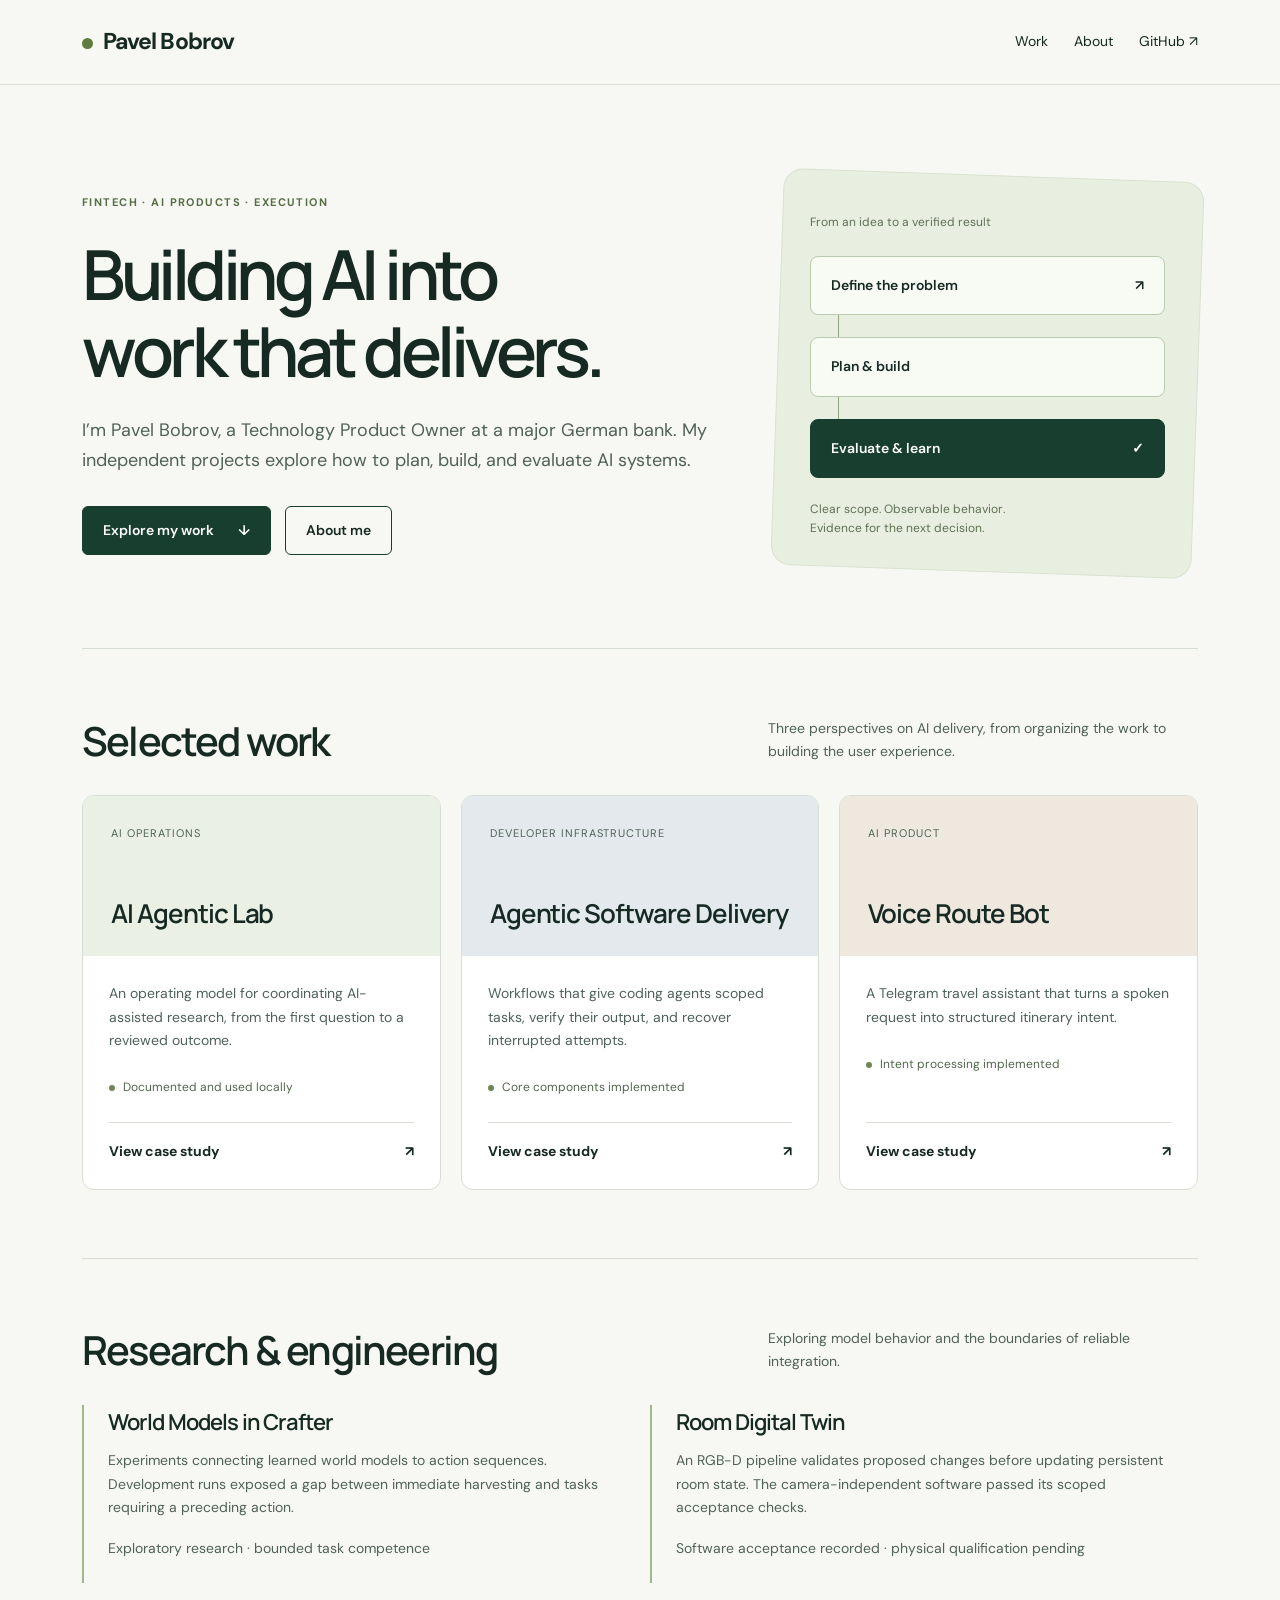
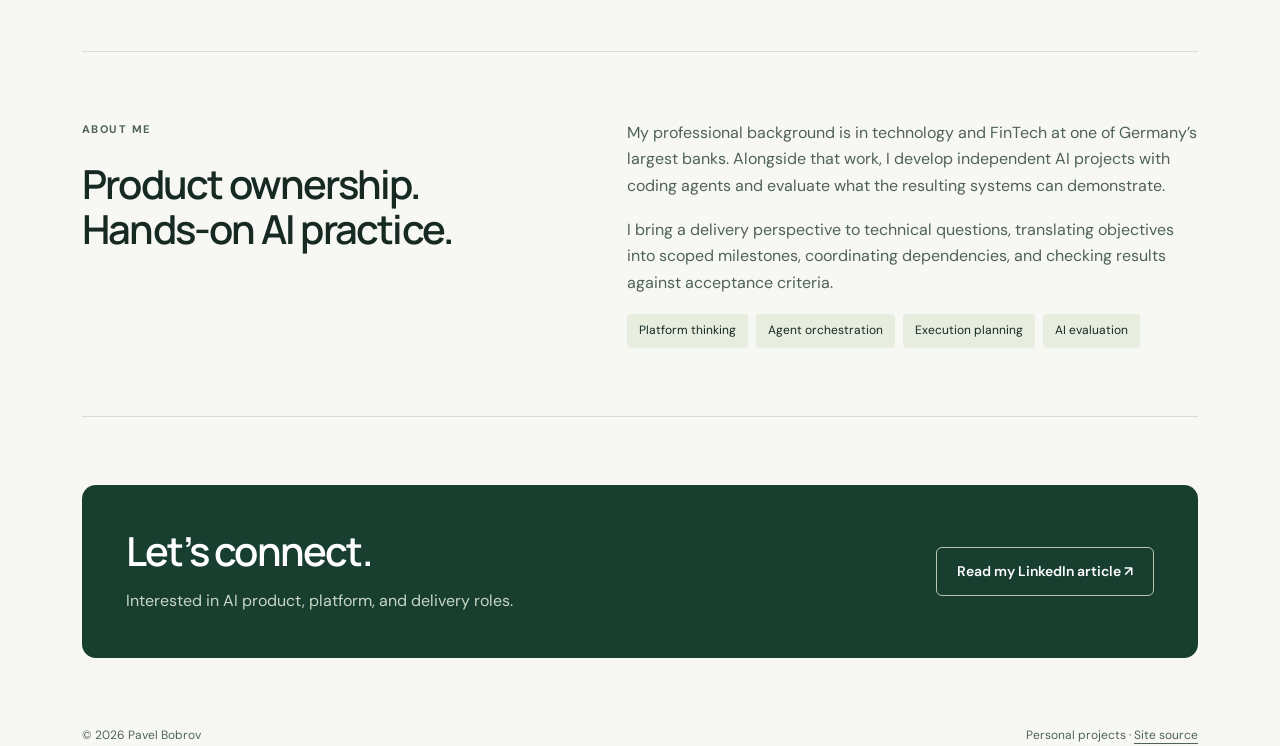
==== index.html @ 7f7a7c20 "Redesign portfolio for clear navigation and mobile reading" ====
<!doctype html><html lang="en"><head><meta charset="utf-8"><meta name="viewport" content="width=device-width,initial-scale=1"><meta name="description" content="FinTech product ownership and hands-on AI delivery. Explore Pavel Bobrov’s projects in agent workflows, AI products, and evaluation."><meta name="theme-color" content="#183e30"><title>Pavel Bobrov | AI product ownership & delivery</title><link rel="stylesheet" href="styles.css"></head><body><a class="skip" href="#main">Skip to content</a><div class="top"><div class="wrap"><a class="brand" href="index.html"><span aria-hidden="true"></span>Pavel Bobrov</a><nav aria-label="Main navigation"><a href="index.html#work">Work</a><a href="index.html#about">About</a><a class="optional" href="https://github.com/Wesson1983">GitHub ↗</a></nav></div></div><main id="main" class="wrap"><section class="hero"><div><p class="eyebrow">FinTech · AI products · Execution</p><h1>Building AI into<br>work that delivers.</h1><p class="intro">I’m Pavel Bobrov, a Technology Product Owner at a major German bank. My independent projects explore how to plan, build, and evaluate AI systems.</p><div class="actions"><a class="button primary" href="#work">Explore my work <span aria-hidden="true">↓</span></a><a class="button" href="#about">About me</a></div></div><div class="visual" aria-label="My approach to AI delivery"><div class="visual-inner"><span class="caption">From an idea to a verified result</span><div class="stages"><div class="stage">Define the problem <span aria-hidden="true">↗</span></div><div class="connector"></div><div class="stage">Plan & build</div><div class="connector"></div><div class="stage">Evaluate & learn <span aria-hidden="true">✓</span></div></div><p class="visual-note">Clear scope. Observable behavior.<br>Evidence for the next decision.</p></div></div></section>
<section id="work" class="section"><div class="section-head"><h2>Selected work</h2><p>Three perspectives on AI delivery, from organizing the work to building the user experience.</p></div><div class="cards"><article class="card" id="lab"><div class="card-top"><small>AI operations</small><h3>AI Agentic Lab</h3></div><div class="card-body"><p>An operating model for coordinating AI-assisted research, from the first question to a reviewed outcome.</p><div class="status"><span class="dot" aria-hidden="true"></span>Documented and used locally</div><a class="card-link" href="case-study-artifacts.html#lab">View case study <span aria-hidden="true">↗</span></a></div></article><article class="card" id="delivery"><div class="card-top"><small>Developer infrastructure</small><h3>Agentic Software Delivery</h3></div><div class="card-body"><p>Workflows that give coding agents scoped tasks, verify their output, and recover interrupted attempts.</p><div class="status"><span class="dot" aria-hidden="true"></span>Core components implemented</div><a class="card-link" href="case-study-artifacts.html#delivery">View case study <span aria-hidden="true">↗</span></a></div></article><article class="card" id="voice"><div class="card-top"><small>AI product</small><h3>Voice Route Bot</h3></div><div class="card-body"><p>A Telegram travel assistant that turns a spoken request into structured itinerary intent.</p><div class="status"><span class="dot" aria-hidden="true"></span>Intent processing implemented</div><a class="card-link" href="case-study-artifacts.html#voice">View case study <span aria-hidden="true">↗</span></a></div></article></div></section>
<section id="research" class="section"><div class="section-head"><h2>Research & engineering</h2><p>Exploring model behavior and the boundaries of reliable integration.</p></div><div class="research"><article><h3>World Models in Crafter</h3><p>Experiments connecting learned world models to action sequences. Development runs exposed a gap between immediate harvesting and tasks requiring a preceding action.</p><p>Exploratory research · bounded task competence</p></article><article><h3>Room Digital Twin</h3><p>An RGB-D pipeline validates proposed changes before updating persistent room state. The camera-independent software passed its scoped acceptance checks.</p><p>Software acceptance recorded · physical qualification pending</p></article></div></section>
<section id="about" class="section about"><div><p class="eyebrow">About me</p><h2>Product ownership.<br>Hands-on AI practice.</h2></div><div><p>My professional background is in technology and FinTech at one of Germany’s largest banks. Alongside that work, I develop independent AI projects with coding agents and evaluate what the resulting systems can demonstrate.</p><p>I bring a delivery perspective to technical questions, translating objectives into scoped milestones, coordinating dependencies, and checking results against acceptance criteria.</p><div class="capabilities"><span>Platform thinking</span><span>Agent orchestration</span><span>Execution planning</span><span>AI evaluation</span></div></div></section>
<section class="section"><div class="contact"><div><h2>Let’s connect.</h2><p>Interested in AI product, platform, and delivery roles.</p></div><a class="button" href="https://www.linkedin.com/pulse/i-started-building-world-model-had-organize-lab-pavel-bobrov-iwotf/">Read my LinkedIn article ↗</a></div></section></main><footer class="wrap"><div class="footer-row"><span>© 2026 Pavel Bobrov</span><span>Personal projects · <a href="https://github.com/Wesson1983/portfolio">Site source</a></span></div></footer></body></html>
---- styles.css ----
@import url('https://fonts.googleapis.com/css2?family=DM+Sans:wght@400;500;600;700&family=Manrope:wght@400;500;600;700;800&display=swap');
:root{--ink:#162923;--muted:#50615a;--paper:#f7f8f3;--line:#d6ded3;--green:#183e30;--accent:#d7ecad}
*{box-sizing:border-box}html{scroll-behavior:smooth;scroll-padding-top:100px}body{margin:0;background:var(--paper);color:var(--ink);font:16px/1.65 'DM Sans',sans-serif}a{color:inherit;text-underline-offset:4px}a:hover{color:#426c33}a:focus-visible,button:focus-visible{outline:3px solid #718d3a;outline-offset:5px}.skip{position:fixed;top:-80px;left:20px;z-index:99;background:white;padding:12px}.skip:focus{top:12px}.wrap{max-width:1180px;margin:auto;padding:0 32px}.top{background:rgba(247,248,243,.97);border-bottom:1px solid var(--line);position:sticky;top:0;z-index:5}.top .wrap{display:flex;justify-content:space-between;align-items:center;gap:24px;min-height:84px}.brand{font-weight:700;text-decoration:none;letter-spacing:-.04em;font-size:23px}.brand span{display:inline-block;width:11px;height:11px;border-radius:50%;background:#607b3f;margin-right:10px}nav{display:flex;gap:26px;font-size:14px}nav a{text-decoration:none}.hero{padding:90px 0 76px;display:grid;grid-template-columns:1.5fr 1fr;gap:64px;align-items:center}.eyebrow{text-transform:uppercase;letter-spacing:.13em;font-size:11px;font-weight:700;color:#566e46;margin-bottom:24px}h1,h2,h3{font-family:Manrope,'DM Sans',sans-serif;line-height:1.12;font-weight:600}h1{font-size:clamp(40px,5.5vw,69px);letter-spacing:-.065em;margin:0 0 27px}h2{font-size:clamp(28px,4vw,40px);letter-spacing:-.045em;margin:0}h3{font-size:26px;letter-spacing:-.04em;margin:15px 0}p{margin:0 0 18px}.intro{font-size:18px;color:var(--muted);max-width:54ch}.actions{display:flex;gap:14px;flex-wrap:wrap;margin-top:30px}.button{display:inline-flex;align-items:center;justify-content:center;gap:24px;padding:12px 20px;border:1px solid var(--green);border-radius:6px;text-decoration:none;font-size:14px;font-weight:600}.primary{background:var(--green);color:white}.primary:hover{background:#29543c;color:white}.visual{background:#e8eee0;border:1px solid #d9e2d0;border-radius:20px;padding:32px;transform:rotate(2deg)}.visual-inner{transform:rotate(-2deg)}.visual .caption{font-size:12px;color:#5e7153}.stages{display:grid;gap:0;margin:22px 0}.stage{padding:17px 20px;border:1px solid #bbcbb0;background:#f8faf4;border-radius:8px;display:flex;justify-content:space-between;font-size:14px;font-weight:600}.connector{height:22px;margin-left:28px;border-left:1px solid #91a77e}.stage:last-child{background:var(--green);color:white;border-color:var(--green)}.visual-note{font-size:12px;margin:22px 0 0;color:#5e7153}.section{padding:68px 0;border-top:1px solid var(--line)}.section-head{display:flex;justify-content:space-between;gap:30px;align-items:end;margin-bottom:32px}.section-head p{max-width:43ch;margin:0;color:var(--muted);font-size:14px}.cards{display:grid;grid-template-columns:repeat(3,1fr);gap:20px}.card{border:1px solid var(--line);border-radius:12px;background:white;overflow:hidden;display:flex;flex-direction:column}.card-top{background:#eaf0e4;padding:28px;min-height:160px;display:flex;flex-direction:column;justify-content:space-between}.card:nth-child(2) .card-top{background:#e3e9ed}.card:nth-child(3) .card-top{background:#eee8de}.card-top small{font-size:11px;text-transform:uppercase;letter-spacing:.09em;color:#4e6254}.card-top h3{margin:25px 0 0}.card-body{padding:26px;display:flex;flex-direction:column;flex:1}.card p{font-size:14px;color:var(--muted)}.status{font-size:12px;color:#52664d;display:flex;gap:8px;align-items:start;margin:8px 0 24px}.dot{width:6px;height:6px;background:#6f8556;border-radius:50%;margin-top:7px;flex-shrink:0}.card-link{margin-top:auto;font-size:14px;font-weight:700;text-decoration:none;display:flex;justify-content:space-between;border-top:1px solid var(--line);padding-top:17px}.research{display:grid;grid-template-columns:1fr 1fr;gap:20px}.research article{border-left:2px solid #a1b78c;padding:5px 24px}.research h3{font-size:22px;margin-top:0}.research p{font-size:14px;color:var(--muted)}.about{display:grid;grid-template-columns:1fr 1.2fr;gap:70px}.about p{color:var(--muted)}.capabilities{display:flex;flex-wrap:wrap;gap:8px}.capabilities span{padding:7px 12px;background:#e7eddf;border-radius:4px;font-size:12px}.contact{background:var(--green);color:white;padding:44px;border-radius:14px;display:flex;justify-content:space-between;align-items:center;gap:24px}.contact p{color:#c7d7c5;margin:14px 0 0}.contact .button{border-color:#b7c9b1;color:white;white-space:nowrap}footer{font-size:12px;color:var(--muted);padding:28px 0 40px}.footer-row{display:flex;justify-content:space-between;gap:16px}.detail-head{padding:60px 0 40px;max-width:760px}.detail-head h1{font-size:48px;margin-top:25px}.case-nav{display:flex;flex-wrap:wrap;gap:10px;margin-bottom:36px}.case-nav a{padding:7px 13px;border:1px solid var(--line);border-radius:5px;text-decoration:none;font-size:13px}.case{background:white;border:1px solid var(--line);border-radius:14px;padding:40px;margin:0 0 32px;scroll-margin-top:115px}.case small{font-size:12px;color:var(--muted)}.case h2{margin:12px 0 26px}.case p{max-width:78ch;color:var(--muted)}.case strong{color:var(--ink)}.flow{padding:20px;background:#eaf0e4;border-radius:8px;font-size:14px}figure{margin:24px 0}img{max-width:100%;height:auto;border:1px solid var(--line);border-radius:8px}figcaption{font-size:12px;color:var(--muted)}
@media(max-width:800px){.hero{grid-template-columns:1fr;gap:36px;padding:54px 0}.visual{max-width:450px;width:100%;transform:none}.visual-inner{transform:none}.cards{grid-template-columns:1fr}.card-top{min-height:120px}.section-head,.contact{align-items:start;flex-direction:column}.about{grid-template-columns:1fr;gap:25px}.section{padding:44px 0}.research{grid-template-columns:1fr;gap:30px}}@media(max-width:480px){.wrap{padding:0 20px}.top .wrap{min-height:76px;gap:10px}.brand{font-size:18px}nav{gap:13px;font-size:12px}nav .optional{display:none}.hero{padding-top:40px}h1{font-size:43px}.visual{padding:22px}.contact,.case{padding:24px}.footer-row{flex-direction:column}.detail-head h1{font-size:37px}}@media(prefers-reduced-motion:reduce){html{scroll-behavior:auto}}
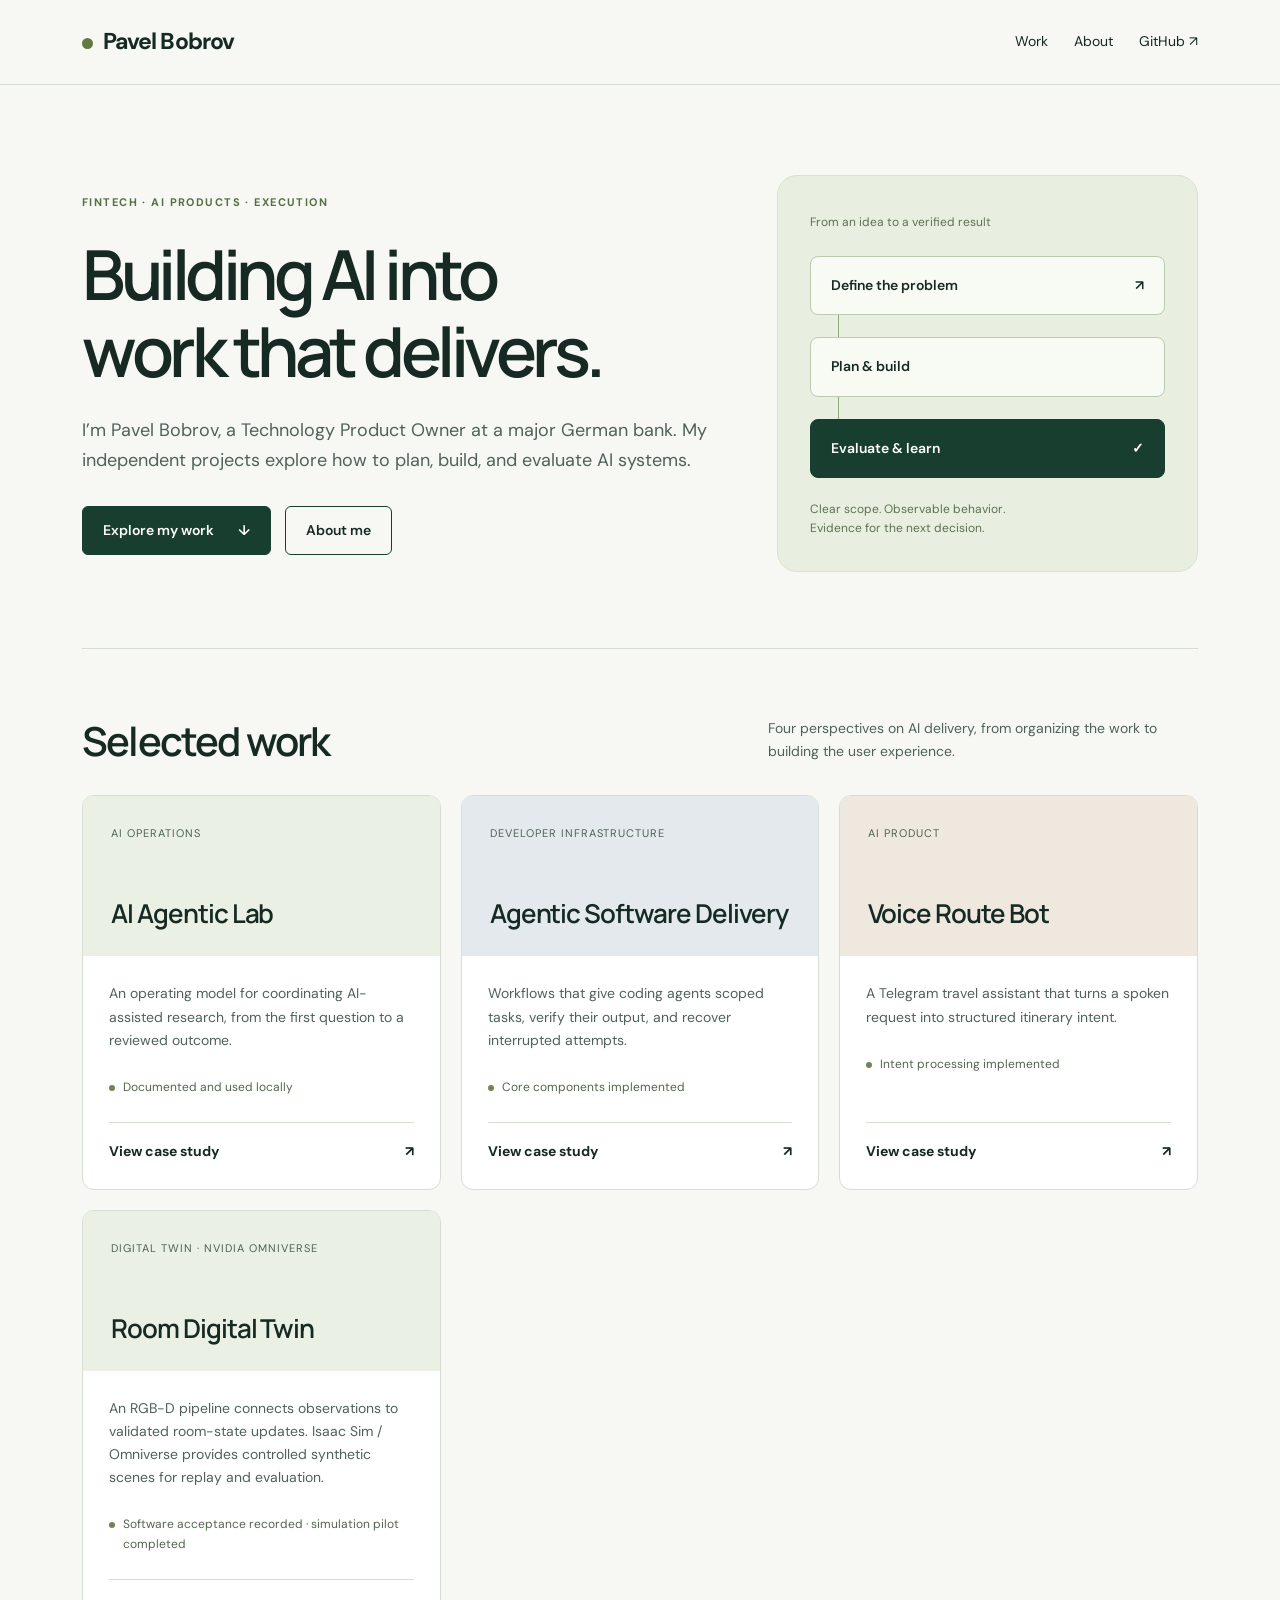
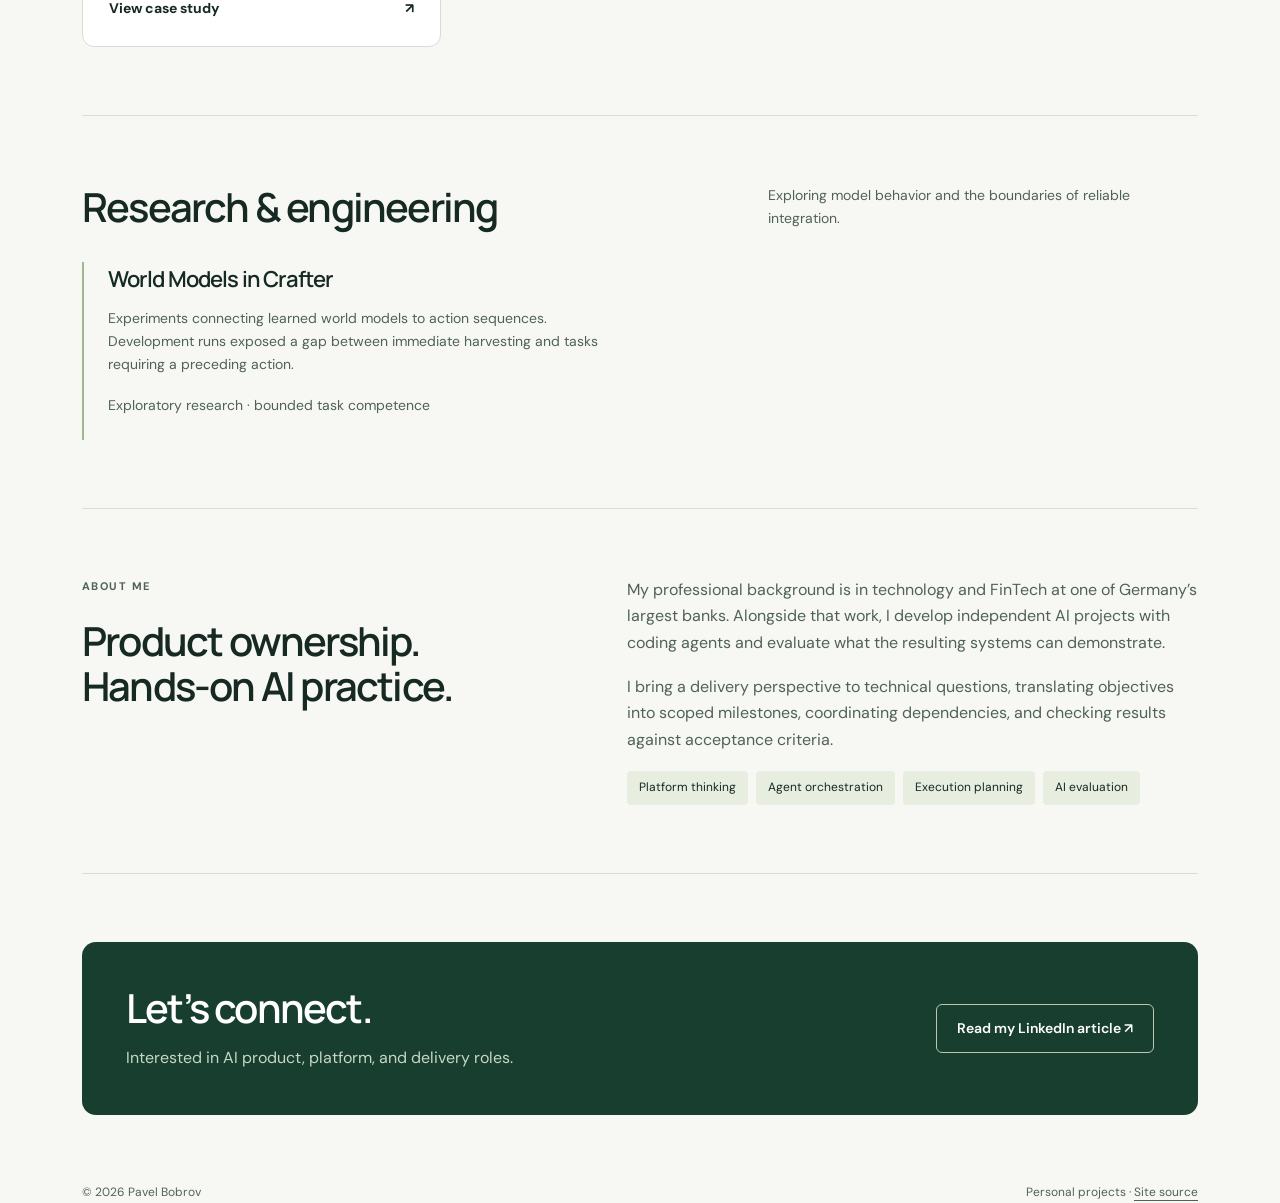
==== commit a9b9e018: "Feature Room Digital Twin with Omniverse simulation case study" ====
--- a/index.html
+++ b/index.html
@@ -1,5 +1,5 @@
 <!doctype html><html lang="en"><head><meta charset="utf-8"><meta name="viewport" content="width=device-width,initial-scale=1"><meta name="description" content="FinTech product ownership and hands-on AI delivery. Explore Pavel Bobrov’s projects in agent workflows, AI products, and evaluation."><meta name="theme-color" content="#183e30"><title>Pavel Bobrov | AI product ownership & delivery</title><link rel="stylesheet" href="styles.css"></head><body><a class="skip" href="#main">Skip to content</a><div class="top"><div class="wrap"><a class="brand" href="index.html"><span aria-hidden="true"></span>Pavel Bobrov</a><nav aria-label="Main navigation"><a href="index.html#work">Work</a><a href="index.html#about">About</a><a class="optional" href="https://github.com/Wesson1983">GitHub ↗</a></nav></div></div><main id="main" class="wrap"><section class="hero"><div><p class="eyebrow">FinTech · AI products · Execution</p><h1>Building AI into<br>work that delivers.</h1><p class="intro">I’m Pavel Bobrov, a Technology Product Owner at a major German bank. My independent projects explore how to plan, build, and evaluate AI systems.</p><div class="actions"><a class="button primary" href="#work">Explore my work <span aria-hidden="true">↓</span></a><a class="button" href="#about">About me</a></div></div><div class="visual" aria-label="My approach to AI delivery"><div class="visual-inner"><span class="caption">From an idea to a verified result</span><div class="stages"><div class="stage">Define the problem <span aria-hidden="true">↗</span></div><div class="connector"></div><div class="stage">Plan & build</div><div class="connector"></div><div class="stage">Evaluate & learn <span aria-hidden="true">✓</span></div></div><p class="visual-note">Clear scope. Observable behavior.<br>Evidence for the next decision.</p></div></div></section>
-<section id="work" class="section"><div class="section-head"><h2>Selected work</h2><p>Three perspectives on AI delivery, from organizing the work to building the user experience.</p></div><div class="cards"><article class="card" id="lab"><div class="card-top"><small>AI operations</small><h3>AI Agentic Lab</h3></div><div class="card-body"><p>An operating model for coordinating AI-assisted research, from the first question to a reviewed outcome.</p><div class="status"><span class="dot" aria-hidden="true"></span>Documented and used locally</div><a class="card-link" href="case-study-artifacts.html#lab">View case study <span aria-hidden="true">↗</span></a></div></article><article class="card" id="delivery"><div class="card-top"><small>Developer infrastructure</small><h3>Agentic Software Delivery</h3></div><div class="card-body"><p>Workflows that give coding agents scoped tasks, verify their output, and recover interrupted attempts.</p><div class="status"><span class="dot" aria-hidden="true"></span>Core components implemented</div><a class="card-link" href="case-study-artifacts.html#delivery">View case study <span aria-hidden="true">↗</span></a></div></article><article class="card" id="voice"><div class="card-top"><small>AI product</small><h3>Voice Route Bot</h3></div><div class="card-body"><p>A Telegram travel assistant that turns a spoken request into structured itinerary intent.</p><div class="status"><span class="dot" aria-hidden="true"></span>Intent processing implemented</div><a class="card-link" href="case-study-artifacts.html#voice">View case study <span aria-hidden="true">↗</span></a></div></article></div></section>
-<section id="research" class="section"><div class="section-head"><h2>Research & engineering</h2><p>Exploring model behavior and the boundaries of reliable integration.</p></div><div class="research"><article><h3>World Models in Crafter</h3><p>Experiments connecting learned world models to action sequences. Development runs exposed a gap between immediate harvesting and tasks requiring a preceding action.</p><p>Exploratory research · bounded task competence</p></article><article><h3>Room Digital Twin</h3><p>An RGB-D pipeline validates proposed changes before updating persistent room state. The camera-independent software passed its scoped acceptance checks.</p><p>Software acceptance recorded · physical qualification pending</p></article></div></section>
+<section id="work" class="section"><div class="section-head"><h2>Selected work</h2><p>Four perspectives on AI delivery, from organizing the work to building the user experience.</p></div><div class="cards"><article class="card" id="lab"><div class="card-top"><small>AI operations</small><h3>AI Agentic Lab</h3></div><div class="card-body"><p>An operating model for coordinating AI-assisted research, from the first question to a reviewed outcome.</p><div class="status"><span class="dot" aria-hidden="true"></span>Documented and used locally</div><a class="card-link" href="case-study-artifacts.html#lab">View case study <span aria-hidden="true">↗</span></a></div></article><article class="card" id="delivery"><div class="card-top"><small>Developer infrastructure</small><h3>Agentic Software Delivery</h3></div><div class="card-body"><p>Workflows that give coding agents scoped tasks, verify their output, and recover interrupted attempts.</p><div class="status"><span class="dot" aria-hidden="true"></span>Core components implemented</div><a class="card-link" href="case-study-artifacts.html#delivery">View case study <span aria-hidden="true">↗</span></a></div></article><article class="card" id="voice"><div class="card-top"><small>AI product</small><h3>Voice Route Bot</h3></div><div class="card-body"><p>A Telegram travel assistant that turns a spoken request into structured itinerary intent.</p><div class="status"><span class="dot" aria-hidden="true"></span>Intent processing implemented</div><a class="card-link" href="case-study-artifacts.html#voice">View case study <span aria-hidden="true">↗</span></a></div></article><article class="card" id="room"><div class="card-top"><small>Digital twin · NVIDIA Omniverse</small><h3>Room Digital Twin</h3></div><div class="card-body"><p>An RGB-D pipeline connects observations to validated room-state updates. Isaac Sim / Omniverse provides controlled synthetic scenes for replay and evaluation.</p><div class="status"><span class="dot" aria-hidden="true"></span>Software acceptance recorded · simulation pilot completed</div><a class="card-link" href="case-study-artifacts.html#room">View case study <span aria-hidden="true">↗</span></a></div></article></div></section>
+<section id="research" class="section"><div class="section-head"><h2>Research & engineering</h2><p>Exploring model behavior and the boundaries of reliable integration.</p></div><div class="research"><article><h3>World Models in Crafter</h3><p>Experiments connecting learned world models to action sequences. Development runs exposed a gap between immediate harvesting and tasks requiring a preceding action.</p><p>Exploratory research · bounded task competence</p></article></div></section>
 <section id="about" class="section about"><div><p class="eyebrow">About me</p><h2>Product ownership.<br>Hands-on AI practice.</h2></div><div><p>My professional background is in technology and FinTech at one of Germany’s largest banks. Alongside that work, I develop independent AI projects with coding agents and evaluate what the resulting systems can demonstrate.</p><p>I bring a delivery perspective to technical questions, translating objectives into scoped milestones, coordinating dependencies, and checking results against acceptance criteria.</p><div class="capabilities"><span>Platform thinking</span><span>Agent orchestration</span><span>Execution planning</span><span>AI evaluation</span></div></div></section>
 <section class="section"><div class="contact"><div><h2>Let’s connect.</h2><p>Interested in AI product, platform, and delivery roles.</p></div><a class="button" href="https://www.linkedin.com/pulse/i-started-building-world-model-had-organize-lab-pavel-bobrov-iwotf/">Read my LinkedIn article ↗</a></div></section></main><footer class="wrap"><div class="footer-row"><span>© 2026 Pavel Bobrov</span><span>Personal projects · <a href="https://github.com/Wesson1983/portfolio">Site source</a></span></div></footer></body></html>
--- a/styles.css
+++ b/styles.css
@@ -1,4 +1,4 @@
 @import url('https://fonts.googleapis.com/css2?family=DM+Sans:wght@400;500;600;700&family=Manrope:wght@400;500;600;700;800&display=swap');
 :root{--ink:#162923;--muted:#50615a;--paper:#f7f8f3;--line:#d6ded3;--green:#183e30;--accent:#d7ecad}
-*{box-sizing:border-box}html{scroll-behavior:smooth;scroll-padding-top:100px}body{margin:0;background:var(--paper);color:var(--ink);font:16px/1.65 'DM Sans',sans-serif}a{color:inherit;text-underline-offset:4px}a:hover{color:#426c33}a:focus-visible,button:focus-visible{outline:3px solid #718d3a;outline-offset:5px}.skip{position:fixed;top:-80px;left:20px;z-index:99;background:white;padding:12px}.skip:focus{top:12px}.wrap{max-width:1180px;margin:auto;padding:0 32px}.top{background:rgba(247,248,243,.97);border-bottom:1px solid var(--line);position:sticky;top:0;z-index:5}.top .wrap{display:flex;justify-content:space-between;align-items:center;gap:24px;min-height:84px}.brand{font-weight:700;text-decoration:none;letter-spacing:-.04em;font-size:23px}.brand span{display:inline-block;width:11px;height:11px;border-radius:50%;background:#607b3f;margin-right:10px}nav{display:flex;gap:26px;font-size:14px}nav a{text-decoration:none}.hero{padding:90px 0 76px;display:grid;grid-template-columns:1.5fr 1fr;gap:64px;align-items:center}.eyebrow{text-transform:uppercase;letter-spacing:.13em;font-size:11px;font-weight:700;color:#566e46;margin-bottom:24px}h1,h2,h3{font-family:Manrope,'DM Sans',sans-serif;line-height:1.12;font-weight:600}h1{font-size:clamp(40px,5.5vw,69px);letter-spacing:-.065em;margin:0 0 27px}h2{font-size:clamp(28px,4vw,40px);letter-spacing:-.045em;margin:0}h3{font-size:26px;letter-spacing:-.04em;margin:15px 0}p{margin:0 0 18px}.intro{font-size:18px;color:var(--muted);max-width:54ch}.actions{display:flex;gap:14px;flex-wrap:wrap;margin-top:30px}.button{display:inline-flex;align-items:center;justify-content:center;gap:24px;padding:12px 20px;border:1px solid var(--green);border-radius:6px;text-decoration:none;font-size:14px;font-weight:600}.primary{background:var(--green);color:white}.primary:hover{background:#29543c;color:white}.visual{background:#e8eee0;border:1px solid #d9e2d0;border-radius:20px;padding:32px;transform:rotate(2deg)}.visual-inner{transform:rotate(-2deg)}.visual .caption{font-size:12px;color:#5e7153}.stages{display:grid;gap:0;margin:22px 0}.stage{padding:17px 20px;border:1px solid #bbcbb0;background:#f8faf4;border-radius:8px;display:flex;justify-content:space-between;font-size:14px;font-weight:600}.connector{height:22px;margin-left:28px;border-left:1px solid #91a77e}.stage:last-child{background:var(--green);color:white;border-color:var(--green)}.visual-note{font-size:12px;margin:22px 0 0;color:#5e7153}.section{padding:68px 0;border-top:1px solid var(--line)}.section-head{display:flex;justify-content:space-between;gap:30px;align-items:end;margin-bottom:32px}.section-head p{max-width:43ch;margin:0;color:var(--muted);font-size:14px}.cards{display:grid;grid-template-columns:repeat(3,1fr);gap:20px}.card{border:1px solid var(--line);border-radius:12px;background:white;overflow:hidden;display:flex;flex-direction:column}.card-top{background:#eaf0e4;padding:28px;min-height:160px;display:flex;flex-direction:column;justify-content:space-between}.card:nth-child(2) .card-top{background:#e3e9ed}.card:nth-child(3) .card-top{background:#eee8de}.card-top small{font-size:11px;text-transform:uppercase;letter-spacing:.09em;color:#4e6254}.card-top h3{margin:25px 0 0}.card-body{padding:26px;display:flex;flex-direction:column;flex:1}.card p{font-size:14px;color:var(--muted)}.status{font-size:12px;color:#52664d;display:flex;gap:8px;align-items:start;margin:8px 0 24px}.dot{width:6px;height:6px;background:#6f8556;border-radius:50%;margin-top:7px;flex-shrink:0}.card-link{margin-top:auto;font-size:14px;font-weight:700;text-decoration:none;display:flex;justify-content:space-between;border-top:1px solid var(--line);padding-top:17px}.research{display:grid;grid-template-columns:1fr 1fr;gap:20px}.research article{border-left:2px solid #a1b78c;padding:5px 24px}.research h3{font-size:22px;margin-top:0}.research p{font-size:14px;color:var(--muted)}.about{display:grid;grid-template-columns:1fr 1.2fr;gap:70px}.about p{color:var(--muted)}.capabilities{display:flex;flex-wrap:wrap;gap:8px}.capabilities span{padding:7px 12px;background:#e7eddf;border-radius:4px;font-size:12px}.contact{background:var(--green);color:white;padding:44px;border-radius:14px;display:flex;justify-content:space-between;align-items:center;gap:24px}.contact p{color:#c7d7c5;margin:14px 0 0}.contact .button{border-color:#b7c9b1;color:white;white-space:nowrap}footer{font-size:12px;color:var(--muted);padding:28px 0 40px}.footer-row{display:flex;justify-content:space-between;gap:16px}.detail-head{padding:60px 0 40px;max-width:760px}.detail-head h1{font-size:48px;margin-top:25px}.case-nav{display:flex;flex-wrap:wrap;gap:10px;margin-bottom:36px}.case-nav a{padding:7px 13px;border:1px solid var(--line);border-radius:5px;text-decoration:none;font-size:13px}.case{background:white;border:1px solid var(--line);border-radius:14px;padding:40px;margin:0 0 32px;scroll-margin-top:115px}.case small{font-size:12px;color:var(--muted)}.case h2{margin:12px 0 26px}.case p{max-width:78ch;color:var(--muted)}.case strong{color:var(--ink)}.flow{padding:20px;background:#eaf0e4;border-radius:8px;font-size:14px}figure{margin:24px 0}img{max-width:100%;height:auto;border:1px solid var(--line);border-radius:8px}figcaption{font-size:12px;color:var(--muted)}
+*{box-sizing:border-box}html{scroll-behavior:smooth;scroll-padding-top:100px}body{margin:0;background:var(--paper);color:var(--ink);font:16px/1.65 'DM Sans',sans-serif}a{color:inherit;text-underline-offset:4px}a:hover{color:#426c33}a:focus-visible,button:focus-visible{outline:3px solid #718d3a;outline-offset:5px}.skip{position:fixed;top:-80px;left:20px;z-index:99;background:white;padding:12px}.skip:focus{top:12px}.wrap{max-width:1180px;margin:auto;padding:0 32px}.top{background:rgba(247,248,243,.97);border-bottom:1px solid var(--line);position:sticky;top:0;z-index:5}.top .wrap{display:flex;justify-content:space-between;align-items:center;gap:24px;min-height:84px}.brand{font-weight:700;text-decoration:none;letter-spacing:-.04em;font-size:23px}.brand span{display:inline-block;width:11px;height:11px;border-radius:50%;background:#607b3f;margin-right:10px}nav{display:flex;gap:26px;font-size:14px}nav a{text-decoration:none}.hero{padding:90px 0 76px;display:grid;grid-template-columns:1.5fr 1fr;gap:64px;align-items:center}.eyebrow{text-transform:uppercase;letter-spacing:.13em;font-size:11px;font-weight:700;color:#566e46;margin-bottom:24px}h1,h2,h3{font-family:Manrope,'DM Sans',sans-serif;line-height:1.12;font-weight:600}h1{font-size:clamp(40px,5.5vw,69px);letter-spacing:-.065em;margin:0 0 27px}h2{font-size:clamp(28px,4vw,40px);letter-spacing:-.045em;margin:0}h3{font-size:26px;letter-spacing:-.04em;margin:15px 0}p{margin:0 0 18px}.intro{font-size:18px;color:var(--muted);max-width:54ch}.actions{display:flex;gap:14px;flex-wrap:wrap;margin-top:30px}.button{display:inline-flex;align-items:center;justify-content:center;gap:24px;padding:12px 20px;border:1px solid var(--green);border-radius:6px;text-decoration:none;font-size:14px;font-weight:600}.primary{background:var(--green);color:white}.primary:hover{background:#29543c;color:white}.visual{background:#e8eee0;border:1px solid #d9e2d0;border-radius:20px;padding:32px;transform:none}.visual-inner{transform:none}.visual .caption{font-size:12px;color:#5e7153}.stages{display:grid;gap:0;margin:22px 0}.stage{padding:17px 20px;border:1px solid #bbcbb0;background:#f8faf4;border-radius:8px;display:flex;justify-content:space-between;font-size:14px;font-weight:600}.connector{height:22px;margin-left:28px;border-left:1px solid #91a77e}.stage:last-child{background:var(--green);color:white;border-color:var(--green)}.visual-note{font-size:12px;margin:22px 0 0;color:#5e7153}.section{padding:68px 0;border-top:1px solid var(--line)}.section-head{display:flex;justify-content:space-between;gap:30px;align-items:end;margin-bottom:32px}.section-head p{max-width:43ch;margin:0;color:var(--muted);font-size:14px}.cards{display:grid;grid-template-columns:repeat(3,1fr);gap:20px}.card{border:1px solid var(--line);border-radius:12px;background:white;overflow:hidden;display:flex;flex-direction:column}.card-top{background:#eaf0e4;padding:28px;min-height:160px;display:flex;flex-direction:column;justify-content:space-between}.card:nth-child(2) .card-top{background:#e3e9ed}.card:nth-child(3) .card-top{background:#eee8de}.card-top small{font-size:11px;text-transform:uppercase;letter-spacing:.09em;color:#4e6254}.card-top h3{margin:25px 0 0}.card-body{padding:26px;display:flex;flex-direction:column;flex:1}.card p{font-size:14px;color:var(--muted)}.status{font-size:12px;color:#52664d;display:flex;gap:8px;align-items:start;margin:8px 0 24px}.dot{width:6px;height:6px;background:#6f8556;border-radius:50%;margin-top:7px;flex-shrink:0}.card-link{margin-top:auto;font-size:14px;font-weight:700;text-decoration:none;display:flex;justify-content:space-between;border-top:1px solid var(--line);padding-top:17px}.research{display:grid;grid-template-columns:1fr 1fr;gap:20px}.research article{border-left:2px solid #a1b78c;padding:5px 24px}.research h3{font-size:22px;margin-top:0}.research p{font-size:14px;color:var(--muted)}.about{display:grid;grid-template-columns:1fr 1.2fr;gap:70px}.about p{color:var(--muted)}.capabilities{display:flex;flex-wrap:wrap;gap:8px}.capabilities span{padding:7px 12px;background:#e7eddf;border-radius:4px;font-size:12px}.contact{background:var(--green);color:white;padding:44px;border-radius:14px;display:flex;justify-content:space-between;align-items:center;gap:24px}.contact p{color:#c7d7c5;margin:14px 0 0}.contact .button{border-color:#b7c9b1;color:white;white-space:nowrap}footer{font-size:12px;color:var(--muted);padding:28px 0 40px}.footer-row{display:flex;justify-content:space-between;gap:16px}.detail-head{padding:60px 0 40px;max-width:760px}.detail-head h1{font-size:48px;margin-top:25px}.case-nav{display:flex;flex-wrap:wrap;gap:10px;margin-bottom:36px}.case-nav a{padding:7px 13px;border:1px solid var(--line);border-radius:5px;text-decoration:none;font-size:13px}.case{background:white;border:1px solid var(--line);border-radius:14px;padding:40px;margin:0 0 32px;scroll-margin-top:115px}.case small{font-size:12px;color:var(--muted)}.case h2{margin:12px 0 26px}.case p{max-width:78ch;color:var(--muted)}.case strong{color:var(--ink)}.flow{padding:20px;background:#eaf0e4;border-radius:8px;font-size:14px}figure{margin:24px 0}img{max-width:100%;height:auto;border:1px solid var(--line);border-radius:8px}figcaption{font-size:12px;color:var(--muted)}
 @media(max-width:800px){.hero{grid-template-columns:1fr;gap:36px;padding:54px 0}.visual{max-width:450px;width:100%;transform:none}.visual-inner{transform:none}.cards{grid-template-columns:1fr}.card-top{min-height:120px}.section-head,.contact{align-items:start;flex-direction:column}.about{grid-template-columns:1fr;gap:25px}.section{padding:44px 0}.research{grid-template-columns:1fr;gap:30px}}@media(max-width:480px){.wrap{padding:0 20px}.top .wrap{min-height:76px;gap:10px}.brand{font-size:18px}nav{gap:13px;font-size:12px}nav .optional{display:none}.hero{padding-top:40px}h1{font-size:43px}.visual{padding:22px}.contact,.case{padding:24px}.footer-row{flex-direction:column}.detail-head h1{font-size:37px}}@media(prefers-reduced-motion:reduce){html{scroll-behavior:auto}}
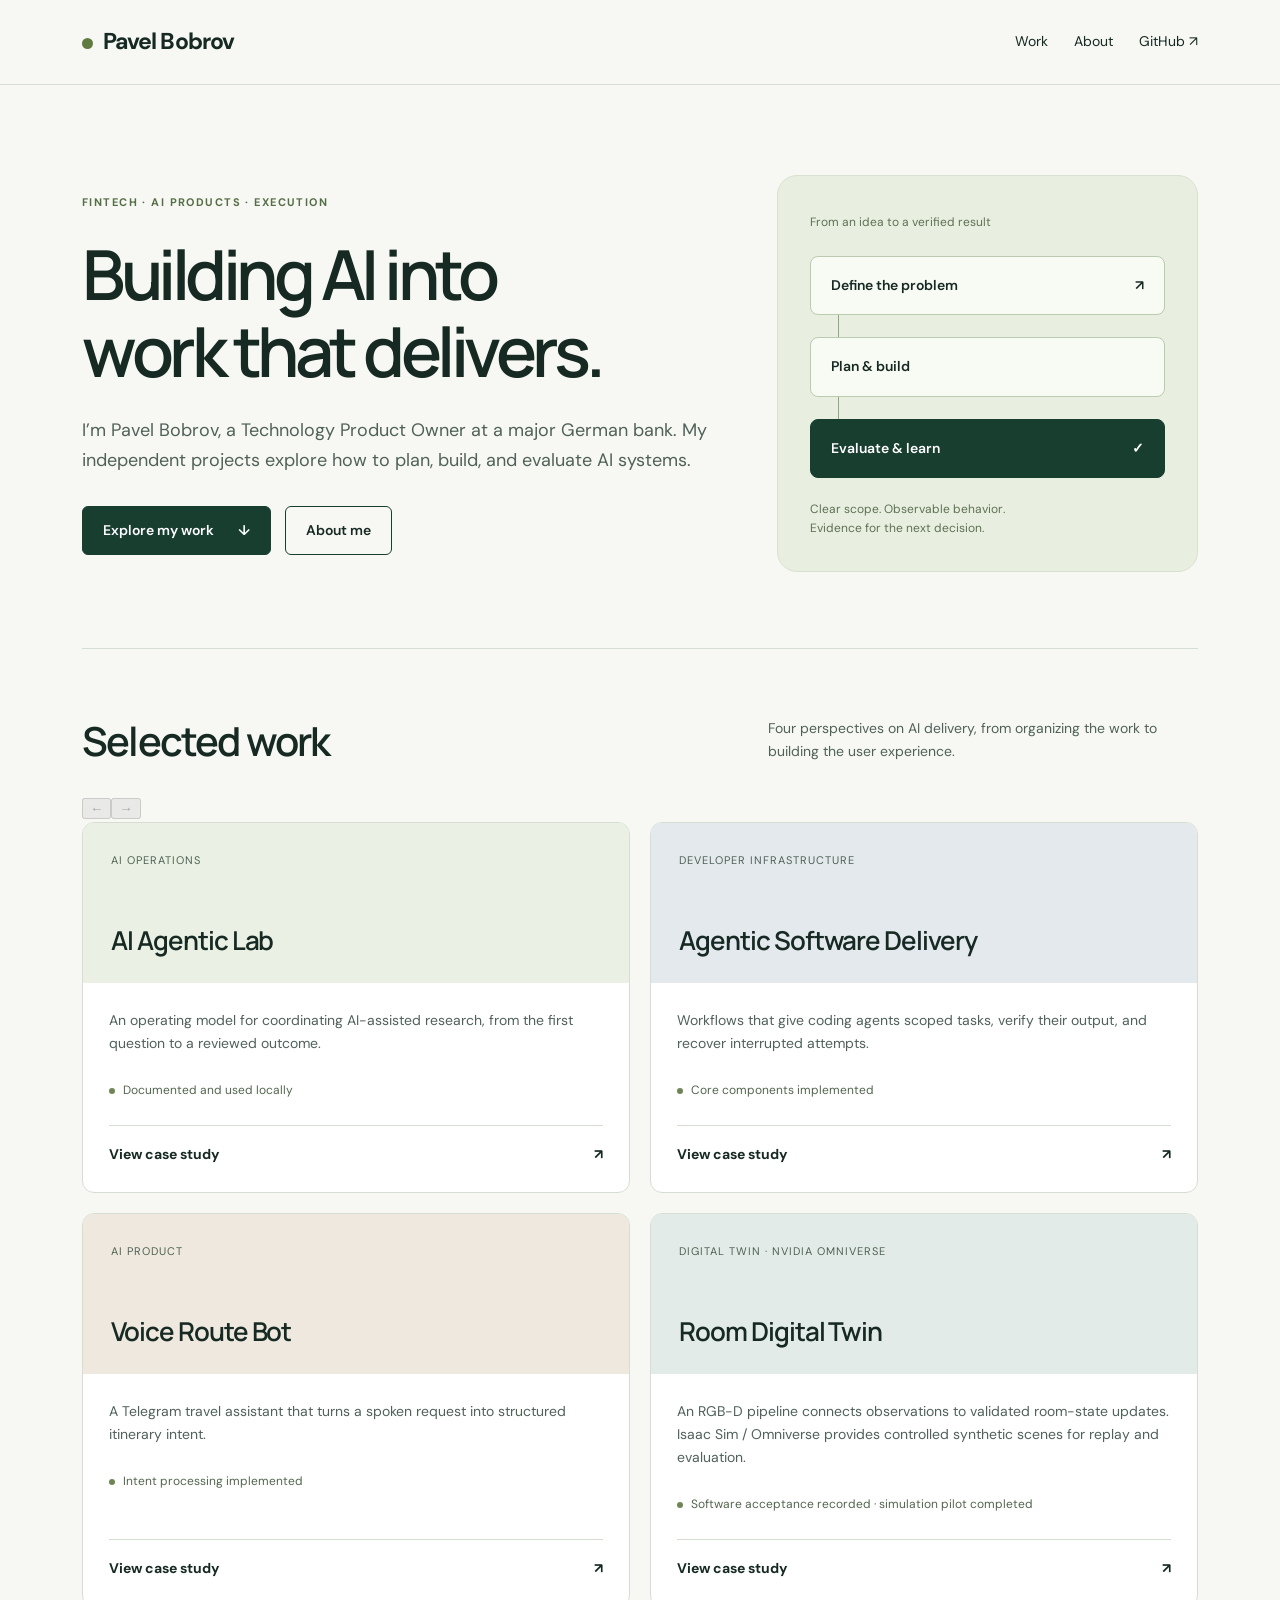
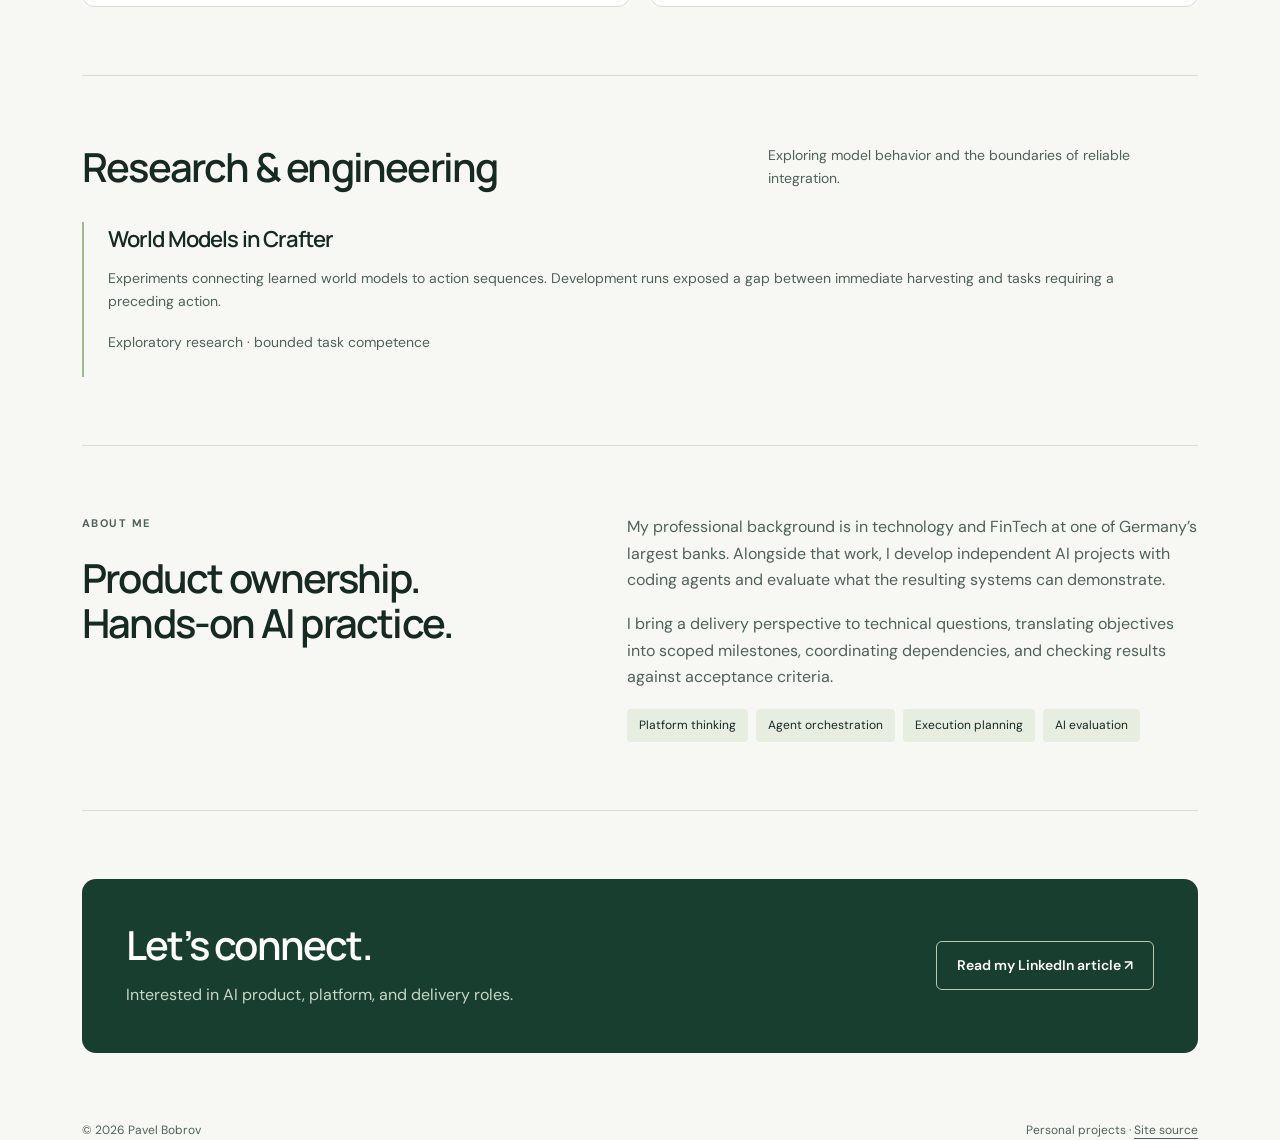
==== commit b7740227: "Make Selected Work a responsive horizontally scrollable card row" ====
--- a/index.html
+++ b/index.html
@@ -1,5 +1,32 @@
 <!doctype html><html lang="en"><head><meta charset="utf-8"><meta name="viewport" content="width=device-width,initial-scale=1"><meta name="description" content="FinTech product ownership and hands-on AI delivery. Explore Pavel Bobrov’s projects in agent workflows, AI products, and evaluation."><meta name="theme-color" content="#183e30"><title>Pavel Bobrov | AI product ownership & delivery</title><link rel="stylesheet" href="styles.css"></head><body><a class="skip" href="#main">Skip to content</a><div class="top"><div class="wrap"><a class="brand" href="index.html"><span aria-hidden="true"></span>Pavel Bobrov</a><nav aria-label="Main navigation"><a href="index.html#work">Work</a><a href="index.html#about">About</a><a class="optional" href="https://github.com/Wesson1983">GitHub ↗</a></nav></div></div><main id="main" class="wrap"><section class="hero"><div><p class="eyebrow">FinTech · AI products · Execution</p><h1>Building AI into<br>work that delivers.</h1><p class="intro">I’m Pavel Bobrov, a Technology Product Owner at a major German bank. My independent projects explore how to plan, build, and evaluate AI systems.</p><div class="actions"><a class="button primary" href="#work">Explore my work <span aria-hidden="true">↓</span></a><a class="button" href="#about">About me</a></div></div><div class="visual" aria-label="My approach to AI delivery"><div class="visual-inner"><span class="caption">From an idea to a verified result</span><div class="stages"><div class="stage">Define the problem <span aria-hidden="true">↗</span></div><div class="connector"></div><div class="stage">Plan & build</div><div class="connector"></div><div class="stage">Evaluate & learn <span aria-hidden="true">✓</span></div></div><p class="visual-note">Clear scope. Observable behavior.<br>Evidence for the next decision.</p></div></div></section>
-<section id="work" class="section"><div class="section-head"><h2>Selected work</h2><p>Four perspectives on AI delivery, from organizing the work to building the user experience.</p></div><div class="cards"><article class="card" id="lab"><div class="card-top"><small>AI operations</small><h3>AI Agentic Lab</h3></div><div class="card-body"><p>An operating model for coordinating AI-assisted research, from the first question to a reviewed outcome.</p><div class="status"><span class="dot" aria-hidden="true"></span>Documented and used locally</div><a class="card-link" href="case-study-artifacts.html#lab">View case study <span aria-hidden="true">↗</span></a></div></article><article class="card" id="delivery"><div class="card-top"><small>Developer infrastructure</small><h3>Agentic Software Delivery</h3></div><div class="card-body"><p>Workflows that give coding agents scoped tasks, verify their output, and recover interrupted attempts.</p><div class="status"><span class="dot" aria-hidden="true"></span>Core components implemented</div><a class="card-link" href="case-study-artifacts.html#delivery">View case study <span aria-hidden="true">↗</span></a></div></article><article class="card" id="voice"><div class="card-top"><small>AI product</small><h3>Voice Route Bot</h3></div><div class="card-body"><p>A Telegram travel assistant that turns a spoken request into structured itinerary intent.</p><div class="status"><span class="dot" aria-hidden="true"></span>Intent processing implemented</div><a class="card-link" href="case-study-artifacts.html#voice">View case study <span aria-hidden="true">↗</span></a></div></article><article class="card" id="room"><div class="card-top"><small>Digital twin · NVIDIA Omniverse</small><h3>Room Digital Twin</h3></div><div class="card-body"><p>An RGB-D pipeline connects observations to validated room-state updates. Isaac Sim / Omniverse provides controlled synthetic scenes for replay and evaluation.</p><div class="status"><span class="dot" aria-hidden="true"></span>Software acceptance recorded · simulation pilot completed</div><a class="card-link" href="case-study-artifacts.html#room">View case study <span aria-hidden="true">↗</span></a></div></article></div></section>
+<section id="work" class="section"><div class="section-head"><h2 id="selected-work-title">Selected work</h2><p>Four perspectives on AI delivery, from organizing the work to building the user experience.</p></div><div class="work-controls" hidden><button type="button" data-scroll="-1" aria-label="Previous projects" aria-controls="project-cards">←</button><button type="button" data-scroll="1" aria-label="Next projects" aria-controls="project-cards">→</button></div><div class="cards" id="project-cards" role="region" aria-labelledby="selected-work-title" tabindex="0"><article class="card" id="lab"><div class="card-top"><small>AI operations</small><h3>AI Agentic Lab</h3></div><div class="card-body"><p>An operating model for coordinating AI-assisted research, from the first question to a reviewed outcome.</p><div class="status"><span class="dot" aria-hidden="true"></span>Documented and used locally</div><a class="card-link" href="case-study-artifacts.html#lab">View case study <span aria-hidden="true">↗</span></a></div></article><article class="card" id="delivery"><div class="card-top"><small>Developer infrastructure</small><h3>Agentic Software Delivery</h3></div><div class="card-body"><p>Workflows that give coding agents scoped tasks, verify their output, and recover interrupted attempts.</p><div class="status"><span class="dot" aria-hidden="true"></span>Core components implemented</div><a class="card-link" href="case-study-artifacts.html#delivery">View case study <span aria-hidden="true">↗</span></a></div></article><article class="card" id="voice"><div class="card-top"><small>AI product</small><h3>Voice Route Bot</h3></div><div class="card-body"><p>A Telegram travel assistant that turns a spoken request into structured itinerary intent.</p><div class="status"><span class="dot" aria-hidden="true"></span>Intent processing implemented</div><a class="card-link" href="case-study-artifacts.html#voice">View case study <span aria-hidden="true">↗</span></a></div></article><article class="card" id="room"><div class="card-top"><small>Digital twin · NVIDIA Omniverse</small><h3>Room Digital Twin</h3></div><div class="card-body"><p>An RGB-D pipeline connects observations to validated room-state updates. Isaac Sim / Omniverse provides controlled synthetic scenes for replay and evaluation.</p><div class="status"><span class="dot" aria-hidden="true"></span>Software acceptance recorded · simulation pilot completed</div><a class="card-link" href="case-study-artifacts.html#room">View case study <span aria-hidden="true">↗</span></a></div></article></div></section>
 <section id="research" class="section"><div class="section-head"><h2>Research & engineering</h2><p>Exploring model behavior and the boundaries of reliable integration.</p></div><div class="research"><article><h3>World Models in Crafter</h3><p>Experiments connecting learned world models to action sequences. Development runs exposed a gap between immediate harvesting and tasks requiring a preceding action.</p><p>Exploratory research · bounded task competence</p></article></div></section>
 <section id="about" class="section about"><div><p class="eyebrow">About me</p><h2>Product ownership.<br>Hands-on AI practice.</h2></div><div><p>My professional background is in technology and FinTech at one of Germany’s largest banks. Alongside that work, I develop independent AI projects with coding agents and evaluate what the resulting systems can demonstrate.</p><p>I bring a delivery perspective to technical questions, translating objectives into scoped milestones, coordinating dependencies, and checking results against acceptance criteria.</p><div class="capabilities"><span>Platform thinking</span><span>Agent orchestration</span><span>Execution planning</span><span>AI evaluation</span></div></div></section>
-<section class="section"><div class="contact"><div><h2>Let’s connect.</h2><p>Interested in AI product, platform, and delivery roles.</p></div><a class="button" href="https://www.linkedin.com/pulse/i-started-building-world-model-had-organize-lab-pavel-bobrov-iwotf/">Read my LinkedIn article ↗</a></div></section></main><footer class="wrap"><div class="footer-row"><span>© 2026 Pavel Bobrov</span><span>Personal projects · <a href="https://github.com/Wesson1983/portfolio">Site source</a></span></div></footer></body></html>+<section class="section"><div class="contact"><div><h2>Let’s connect.</h2><p>Interested in AI product, platform, and delivery roles.</p></div><a class="button" href="https://www.linkedin.com/pulse/i-started-building-world-model-had-organize-lab-pavel-bobrov-iwotf/">Read my LinkedIn article ↗</a></div></section></main><footer class="wrap"><div class="footer-row"><span>© 2026 Pavel Bobrov</span><span>Personal projects · <a href="https://github.com/Wesson1983/portfolio">Site source</a></span></div></footer><script>
+(() => {
+  const track = document.getElementById('project-cards');
+  const controls = document.querySelector('.work-controls');
+  const previous = controls.querySelector('[data-scroll="-1"]');
+  const next = controls.querySelector('[data-scroll="1"]');
+  controls.hidden = false;
+  function update() {
+    previous.disabled = track.scrollLeft < 2;
+    next.disabled = track.scrollLeft + track.clientWidth >= track.scrollWidth - 2;
+  }
+  controls.addEventListener('click', event => {
+    const button = event.target.closest('button');
+    if (!button) return;
+    const card = track.querySelector('.card');
+    const distance = card.getBoundingClientRect().width + 20;
+    track.scrollBy({left: Number(button.dataset.scroll) * distance, behavior: matchMedia('(prefers-reduced-motion: reduce)').matches ? 'instant' : 'smooth'});
+  });
+  track.addEventListener('keydown', event => {
+    if (event.target !== track || !['ArrowLeft', 'ArrowRight'].includes(event.key)) return;
+    event.preventDefault();
+    controls.querySelector(event.key === 'ArrowLeft' ? '[data-scroll="-1"]' : '[data-scroll="1"]').click();
+  });
+  track.addEventListener('scroll', update, {passive:true});
+  new ResizeObserver(update).observe(track);
+  update();
+})();
+</script></body></html>
--- a/styles.css
+++ b/styles.css
@@ -1,4 +1,5 @@
 @import url('https://fonts.googleapis.com/css2?family=DM+Sans:wght@400;500;600;700&family=Manrope:wght@400;500;600;700;800&display=swap');
 :root{--ink:#162923;--muted:#50615a;--paper:#f7f8f3;--line:#d6ded3;--green:#183e30;--accent:#d7ecad}
-*{box-sizing:border-box}html{scroll-behavior:smooth;scroll-padding-top:100px}body{margin:0;background:var(--paper);color:var(--ink);font:16px/1.65 'DM Sans',sans-serif}a{color:inherit;text-underline-offset:4px}a:hover{color:#426c33}a:focus-visible,button:focus-visible{outline:3px solid #718d3a;outline-offset:5px}.skip{position:fixed;top:-80px;left:20px;z-index:99;background:white;padding:12px}.skip:focus{top:12px}.wrap{max-width:1180px;margin:auto;padding:0 32px}.top{background:rgba(247,248,243,.97);border-bottom:1px solid var(--line);position:sticky;top:0;z-index:5}.top .wrap{display:flex;justify-content:space-between;align-items:center;gap:24px;min-height:84px}.brand{font-weight:700;text-decoration:none;letter-spacing:-.04em;font-size:23px}.brand span{display:inline-block;width:11px;height:11px;border-radius:50%;background:#607b3f;margin-right:10px}nav{display:flex;gap:26px;font-size:14px}nav a{text-decoration:none}.hero{padding:90px 0 76px;display:grid;grid-template-columns:1.5fr 1fr;gap:64px;align-items:center}.eyebrow{text-transform:uppercase;letter-spacing:.13em;font-size:11px;font-weight:700;color:#566e46;margin-bottom:24px}h1,h2,h3{font-family:Manrope,'DM Sans',sans-serif;line-height:1.12;font-weight:600}h1{font-size:clamp(40px,5.5vw,69px);letter-spacing:-.065em;margin:0 0 27px}h2{font-size:clamp(28px,4vw,40px);letter-spacing:-.045em;margin:0}h3{font-size:26px;letter-spacing:-.04em;margin:15px 0}p{margin:0 0 18px}.intro{font-size:18px;color:var(--muted);max-width:54ch}.actions{display:flex;gap:14px;flex-wrap:wrap;margin-top:30px}.button{display:inline-flex;align-items:center;justify-content:center;gap:24px;padding:12px 20px;border:1px solid var(--green);border-radius:6px;text-decoration:none;font-size:14px;font-weight:600}.primary{background:var(--green);color:white}.primary:hover{background:#29543c;color:white}.visual{background:#e8eee0;border:1px solid #d9e2d0;border-radius:20px;padding:32px;transform:none}.visual-inner{transform:none}.visual .caption{font-size:12px;color:#5e7153}.stages{display:grid;gap:0;margin:22px 0}.stage{padding:17px 20px;border:1px solid #bbcbb0;background:#f8faf4;border-radius:8px;display:flex;justify-content:space-between;font-size:14px;font-weight:600}.connector{height:22px;margin-left:28px;border-left:1px solid #91a77e}.stage:last-child{background:var(--green);color:white;border-color:var(--green)}.visual-note{font-size:12px;margin:22px 0 0;color:#5e7153}.section{padding:68px 0;border-top:1px solid var(--line)}.section-head{display:flex;justify-content:space-between;gap:30px;align-items:end;margin-bottom:32px}.section-head p{max-width:43ch;margin:0;color:var(--muted);font-size:14px}.cards{display:grid;grid-template-columns:repeat(3,1fr);gap:20px}.card{border:1px solid var(--line);border-radius:12px;background:white;overflow:hidden;display:flex;flex-direction:column}.card-top{background:#eaf0e4;padding:28px;min-height:160px;display:flex;flex-direction:column;justify-content:space-between}.card:nth-child(2) .card-top{background:#e3e9ed}.card:nth-child(3) .card-top{background:#eee8de}.card-top small{font-size:11px;text-transform:uppercase;letter-spacing:.09em;color:#4e6254}.card-top h3{margin:25px 0 0}.card-body{padding:26px;display:flex;flex-direction:column;flex:1}.card p{font-size:14px;color:var(--muted)}.status{font-size:12px;color:#52664d;display:flex;gap:8px;align-items:start;margin:8px 0 24px}.dot{width:6px;height:6px;background:#6f8556;border-radius:50%;margin-top:7px;flex-shrink:0}.card-link{margin-top:auto;font-size:14px;font-weight:700;text-decoration:none;display:flex;justify-content:space-between;border-top:1px solid var(--line);padding-top:17px}.research{display:grid;grid-template-columns:1fr 1fr;gap:20px}.research article{border-left:2px solid #a1b78c;padding:5px 24px}.research h3{font-size:22px;margin-top:0}.research p{font-size:14px;color:var(--muted)}.about{display:grid;grid-template-columns:1fr 1.2fr;gap:70px}.about p{color:var(--muted)}.capabilities{display:flex;flex-wrap:wrap;gap:8px}.capabilities span{padding:7px 12px;background:#e7eddf;border-radius:4px;font-size:12px}.contact{background:var(--green);color:white;padding:44px;border-radius:14px;display:flex;justify-content:space-between;align-items:center;gap:24px}.contact p{color:#c7d7c5;margin:14px 0 0}.contact .button{border-color:#b7c9b1;color:white;white-space:nowrap}footer{font-size:12px;color:var(--muted);padding:28px 0 40px}.footer-row{display:flex;justify-content:space-between;gap:16px}.detail-head{padding:60px 0 40px;max-width:760px}.detail-head h1{font-size:48px;margin-top:25px}.case-nav{display:flex;flex-wrap:wrap;gap:10px;margin-bottom:36px}.case-nav a{padding:7px 13px;border:1px solid var(--line);border-radius:5px;text-decoration:none;font-size:13px}.case{background:white;border:1px solid var(--line);border-radius:14px;padding:40px;margin:0 0 32px;scroll-margin-top:115px}.case small{font-size:12px;color:var(--muted)}.case h2{margin:12px 0 26px}.case p{max-width:78ch;color:var(--muted)}.case strong{color:var(--ink)}.flow{padding:20px;background:#eaf0e4;border-radius:8px;font-size:14px}figure{margin:24px 0}img{max-width:100%;height:auto;border:1px solid var(--line);border-radius:8px}figcaption{font-size:12px;color:var(--muted)}
-@media(max-width:800px){.hero{grid-template-columns:1fr;gap:36px;padding:54px 0}.visual{max-width:450px;width:100%;transform:none}.visual-inner{transform:none}.cards{grid-template-columns:1fr}.card-top{min-height:120px}.section-head,.contact{align-items:start;flex-direction:column}.about{grid-template-columns:1fr;gap:25px}.section{padding:44px 0}.research{grid-template-columns:1fr;gap:30px}}@media(max-width:480px){.wrap{padding:0 20px}.top .wrap{min-height:76px;gap:10px}.brand{font-size:18px}nav{gap:13px;font-size:12px}nav .optional{display:none}.hero{padding-top:40px}h1{font-size:43px}.visual{padding:22px}.contact,.case{padding:24px}.footer-row{flex-direction:column}.detail-head h1{font-size:37px}}@media(prefers-reduced-motion:reduce){html{scroll-behavior:auto}}+*{box-sizing:border-box}html{scroll-behavior:smooth;scroll-padding-top:100px}body{margin:0;background:var(--paper);color:var(--ink);font:16px/1.65 'DM Sans',sans-serif}a{color:inherit;text-underline-offset:4px}a:hover{color:#426c33}a:focus-visible,button:focus-visible{outline:3px solid #718d3a;outline-offset:5px}.skip{position:fixed;top:-80px;left:20px;z-index:99;background:white;padding:12px}.skip:focus{top:12px}.wrap{max-width:1180px;margin:auto;padding:0 32px}.top{background:rgba(247,248,243,.97);border-bottom:1px solid var(--line);position:sticky;top:0;z-index:5}.top .wrap{display:flex;justify-content:space-between;align-items:center;gap:24px;min-height:84px}.brand{font-weight:700;text-decoration:none;letter-spacing:-.04em;font-size:23px}.brand span{display:inline-block;width:11px;height:11px;border-radius:50%;background:#607b3f;margin-right:10px}nav{display:flex;gap:26px;font-size:14px}nav a{text-decoration:none}.hero{padding:90px 0 76px;display:grid;grid-template-columns:1.5fr 1fr;gap:64px;align-items:center}.eyebrow{text-transform:uppercase;letter-spacing:.13em;font-size:11px;font-weight:700;color:#566e46;margin-bottom:24px}h1,h2,h3{font-family:Manrope,'DM Sans',sans-serif;line-height:1.12;font-weight:600}h1{font-size:clamp(40px,5.5vw,69px);letter-spacing:-.065em;margin:0 0 27px}h2{font-size:clamp(28px,4vw,40px);letter-spacing:-.045em;margin:0}h3{font-size:26px;letter-spacing:-.04em;margin:15px 0}p{margin:0 0 18px}.intro{font-size:18px;color:var(--muted);max-width:54ch}.actions{display:flex;gap:14px;flex-wrap:wrap;margin-top:30px}.button{display:inline-flex;align-items:center;justify-content:center;gap:24px;padding:12px 20px;border:1px solid var(--green);border-radius:6px;text-decoration:none;font-size:14px;font-weight:600}.primary{background:var(--green);color:white}.primary:hover{background:#29543c;color:white}.visual{background:#e8eee0;border:1px solid #d9e2d0;border-radius:20px;padding:32px;transform:none}.visual-inner{transform:none}.visual .caption{font-size:12px;color:#5e7153}.stages{display:grid;gap:0;margin:22px 0}.stage{padding:17px 20px;border:1px solid #bbcbb0;background:#f8faf4;border-radius:8px;display:flex;justify-content:space-between;font-size:14px;font-weight:600}.connector{height:22px;margin-left:28px;border-left:1px solid #91a77e}.stage:last-child{background:var(--green);color:white;border-color:var(--green)}.visual-note{font-size:12px;margin:22px 0 0;color:#5e7153}.section{padding:68px 0;border-top:1px solid var(--line)}.section-head{display:flex;justify-content:space-between;gap:30px;align-items:end;margin-bottom:32px}.section-head p{max-width:43ch;margin:0;color:var(--muted);font-size:14px}.cards{display:grid;grid-template-columns:repeat(2,1fr);gap:20px}.card{border:1px solid var(--line);border-radius:12px;background:white;overflow:hidden;display:flex;flex-direction:column}.card-top{background:#eaf0e4;padding:28px;min-height:160px;display:flex;flex-direction:column;justify-content:space-between}.card:nth-child(2) .card-top{background:#e3e9ed}.card:nth-child(3) .card-top{background:#eee8de}.card-top small{font-size:11px;text-transform:uppercase;letter-spacing:.09em;color:#4e6254}.card-top h3{margin:25px 0 0}.card-body{padding:26px;display:flex;flex-direction:column;flex:1}.card p{font-size:14px;color:var(--muted)}.status{font-size:12px;color:#52664d;display:flex;gap:8px;align-items:start;margin:8px 0 24px}.dot{width:6px;height:6px;background:#6f8556;border-radius:50%;margin-top:7px;flex-shrink:0}.card-link{margin-top:auto;font-size:14px;font-weight:700;text-decoration:none;display:flex;justify-content:space-between;border-top:1px solid var(--line);padding-top:17px}.research{display:grid;grid-template-columns:1fr 1fr;gap:20px}.research article{border-left:2px solid #a1b78c;padding:5px 24px}.research h3{font-size:22px;margin-top:0}.research p{font-size:14px;color:var(--muted)}.about{display:grid;grid-template-columns:1fr 1.2fr;gap:70px}.about p{color:var(--muted)}.capabilities{display:flex;flex-wrap:wrap;gap:8px}.capabilities span{padding:7px 12px;background:#e7eddf;border-radius:4px;font-size:12px}.contact{background:var(--green);color:white;padding:44px;border-radius:14px;display:flex;justify-content:space-between;align-items:center;gap:24px}.contact p{color:#c7d7c5;margin:14px 0 0}.contact .button{border-color:#b7c9b1;color:white;white-space:nowrap}footer{font-size:12px;color:var(--muted);padding:28px 0 40px}.footer-row{display:flex;justify-content:space-between;gap:16px}.detail-head{padding:60px 0 40px;max-width:760px}.detail-head h1{font-size:48px;margin-top:25px}.case-nav{display:flex;flex-wrap:wrap;gap:10px;margin-bottom:36px}.case-nav a{padding:7px 13px;border:1px solid var(--line);border-radius:5px;text-decoration:none;font-size:13px}.case{background:white;border:1px solid var(--line);border-radius:14px;padding:40px;margin:0 0 32px;scroll-margin-top:115px}.case small{font-size:12px;color:var(--muted)}.case h2{margin:12px 0 26px}.case p{max-width:78ch;color:var(--muted)}.case strong{color:var(--ink)}.flow{padding:20px;background:#eaf0e4;border-radius:8px;font-size:14px}figure{margin:24px 0}img{max-width:100%;height:auto;border:1px solid var(--line);border-radius:8px}figcaption{font-size:12px;color:var(--muted)}
+@media(max-width:800px){.hero{grid-template-columns:1fr;gap:36px;padding:54px 0}.visual{max-width:450px;width:100%;transform:none}.visual-inner{transform:none}.cards{grid-template-columns:1fr}.card-top{min-height:120px}.section-head,.contact{align-items:start;flex-direction:column}.about{grid-template-columns:1fr;gap:25px}.section{padding:44px 0}.research{grid-template-columns:1fr;gap:30px}}@media(max-width:480px){.wrap{padding:0 20px}.top .wrap{min-height:76px;gap:10px}.brand{font-size:18px}nav{gap:13px;font-size:12px}nav .optional{display:none}.hero{padding-top:40px}h1{font-size:43px}.visual{padding:22px}.contact,.case{padding:24px}.footer-row{flex-direction:column}.detail-head h1{font-size:37px}}@media(prefers-reduced-motion:reduce){html{scroll-behavior:auto}}
+.card:nth-child(4) .card-top{background:#e3ebe8}.research{grid-template-columns:1fr}
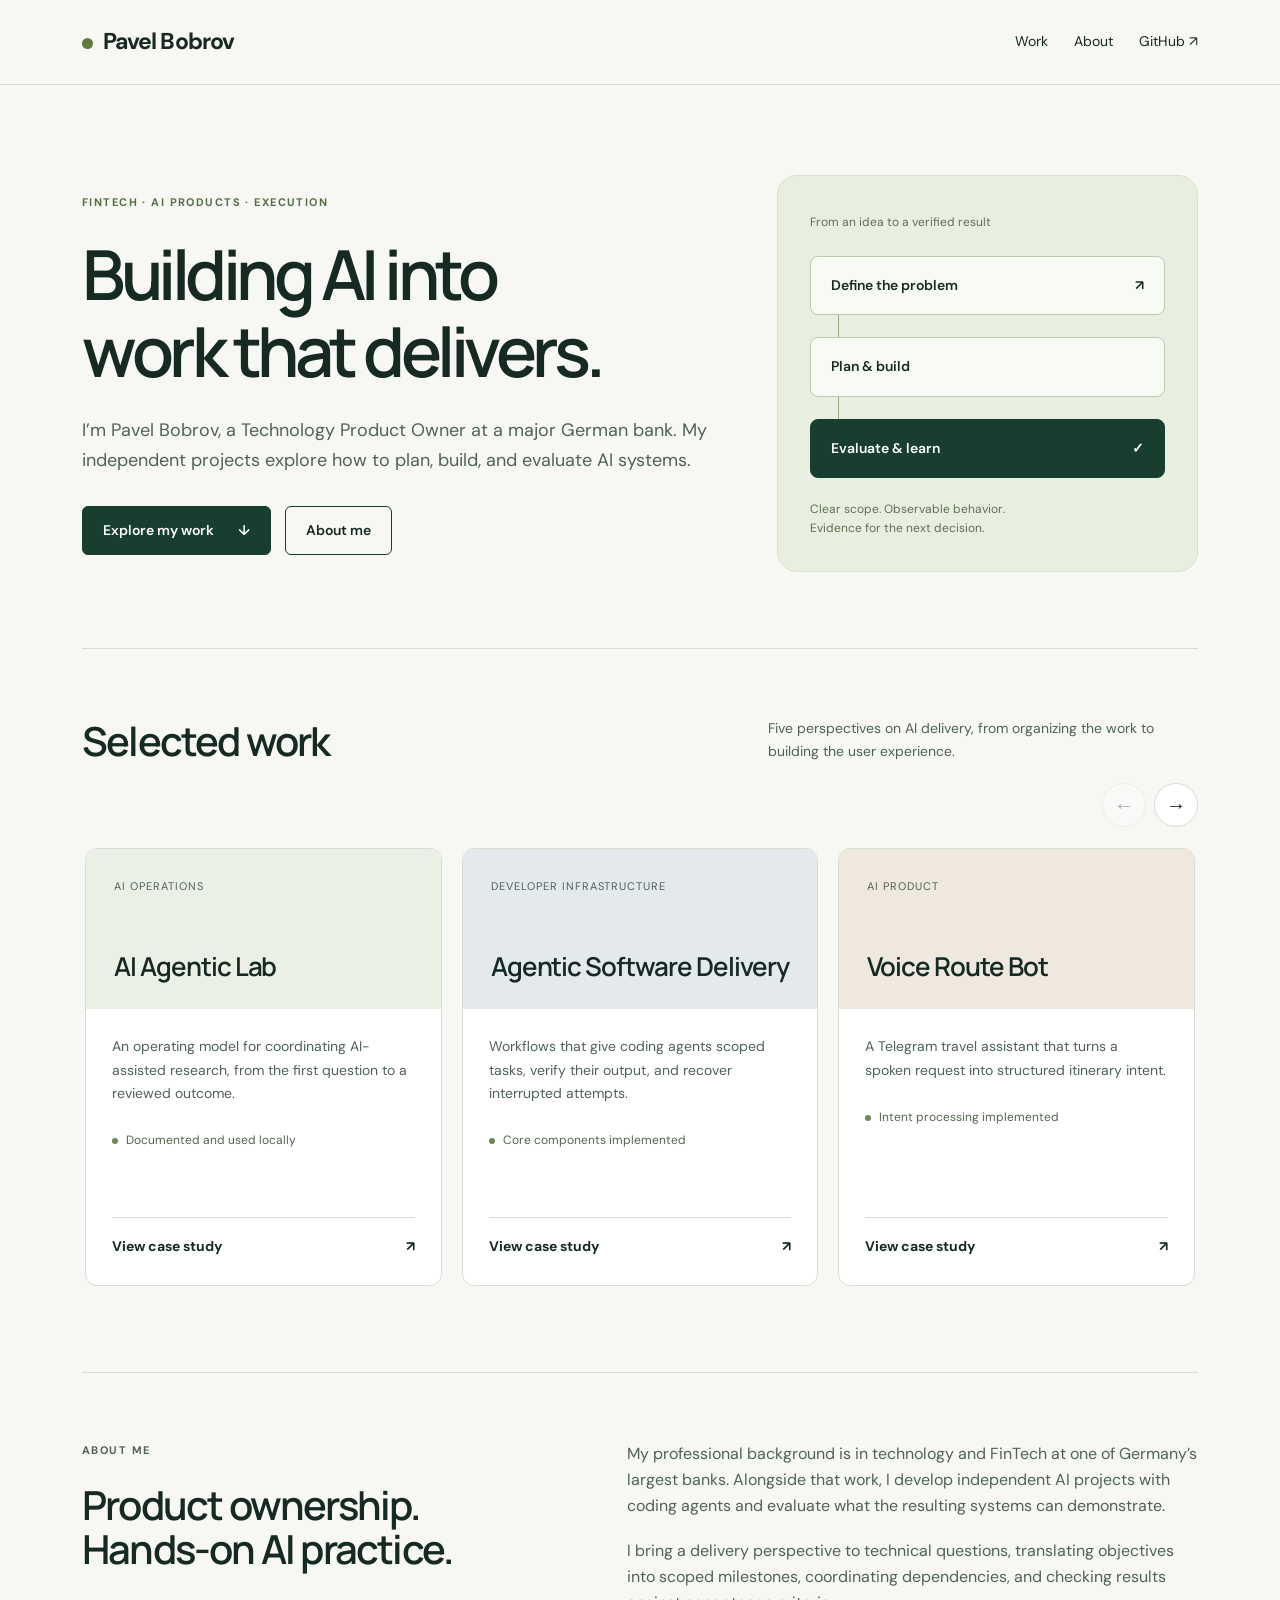
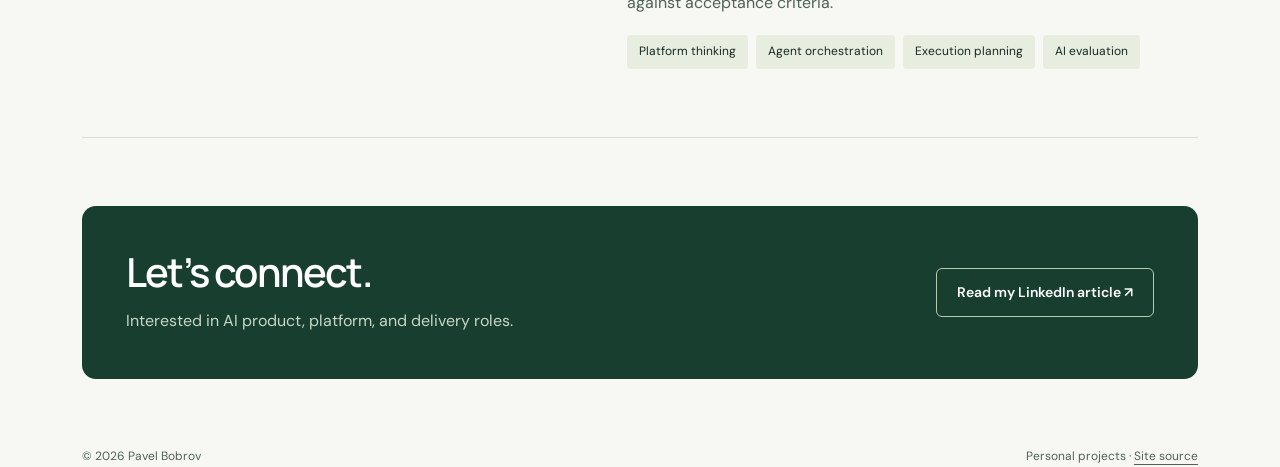
==== commit 5252fadb: "Move existing public Crafter description into Selected Work carousel" ====
--- a/index.html
+++ b/index.html
@@ -1,6 +1,6 @@
 <!doctype html><html lang="en"><head><meta charset="utf-8"><meta name="viewport" content="width=device-width,initial-scale=1"><meta name="description" content="FinTech product ownership and hands-on AI delivery. Explore Pavel Bobrov’s projects in agent workflows, AI products, and evaluation."><meta name="theme-color" content="#183e30"><title>Pavel Bobrov | AI product ownership & delivery</title><link rel="stylesheet" href="styles.css"></head><body><a class="skip" href="#main">Skip to content</a><div class="top"><div class="wrap"><a class="brand" href="index.html"><span aria-hidden="true"></span>Pavel Bobrov</a><nav aria-label="Main navigation"><a href="index.html#work">Work</a><a href="index.html#about">About</a><a class="optional" href="https://github.com/Wesson1983">GitHub ↗</a></nav></div></div><main id="main" class="wrap"><section class="hero"><div><p class="eyebrow">FinTech · AI products · Execution</p><h1>Building AI into<br>work that delivers.</h1><p class="intro">I’m Pavel Bobrov, a Technology Product Owner at a major German bank. My independent projects explore how to plan, build, and evaluate AI systems.</p><div class="actions"><a class="button primary" href="#work">Explore my work <span aria-hidden="true">↓</span></a><a class="button" href="#about">About me</a></div></div><div class="visual" aria-label="My approach to AI delivery"><div class="visual-inner"><span class="caption">From an idea to a verified result</span><div class="stages"><div class="stage">Define the problem <span aria-hidden="true">↗</span></div><div class="connector"></div><div class="stage">Plan & build</div><div class="connector"></div><div class="stage">Evaluate & learn <span aria-hidden="true">✓</span></div></div><p class="visual-note">Clear scope. Observable behavior.<br>Evidence for the next decision.</p></div></div></section>
-<section id="work" class="section"><div class="section-head"><h2 id="selected-work-title">Selected work</h2><p>Four perspectives on AI delivery, from organizing the work to building the user experience.</p></div><div class="work-controls" hidden><button type="button" data-scroll="-1" aria-label="Previous projects" aria-controls="project-cards">←</button><button type="button" data-scroll="1" aria-label="Next projects" aria-controls="project-cards">→</button></div><div class="cards" id="project-cards" role="region" aria-labelledby="selected-work-title" tabindex="0"><article class="card" id="lab"><div class="card-top"><small>AI operations</small><h3>AI Agentic Lab</h3></div><div class="card-body"><p>An operating model for coordinating AI-assisted research, from the first question to a reviewed outcome.</p><div class="status"><span class="dot" aria-hidden="true"></span>Documented and used locally</div><a class="card-link" href="case-study-artifacts.html#lab">View case study <span aria-hidden="true">↗</span></a></div></article><article class="card" id="delivery"><div class="card-top"><small>Developer infrastructure</small><h3>Agentic Software Delivery</h3></div><div class="card-body"><p>Workflows that give coding agents scoped tasks, verify their output, and recover interrupted attempts.</p><div class="status"><span class="dot" aria-hidden="true"></span>Core components implemented</div><a class="card-link" href="case-study-artifacts.html#delivery">View case study <span aria-hidden="true">↗</span></a></div></article><article class="card" id="voice"><div class="card-top"><small>AI product</small><h3>Voice Route Bot</h3></div><div class="card-body"><p>A Telegram travel assistant that turns a spoken request into structured itinerary intent.</p><div class="status"><span class="dot" aria-hidden="true"></span>Intent processing implemented</div><a class="card-link" href="case-study-artifacts.html#voice">View case study <span aria-hidden="true">↗</span></a></div></article><article class="card" id="room"><div class="card-top"><small>Digital twin · NVIDIA Omniverse</small><h3>Room Digital Twin</h3></div><div class="card-body"><p>An RGB-D pipeline connects observations to validated room-state updates. Isaac Sim / Omniverse provides controlled synthetic scenes for replay and evaluation.</p><div class="status"><span class="dot" aria-hidden="true"></span>Software acceptance recorded · simulation pilot completed</div><a class="card-link" href="case-study-artifacts.html#room">View case study <span aria-hidden="true">↗</span></a></div></article></div></section>
-<section id="research" class="section"><div class="section-head"><h2>Research & engineering</h2><p>Exploring model behavior and the boundaries of reliable integration.</p></div><div class="research"><article><h3>World Models in Crafter</h3><p>Experiments connecting learned world models to action sequences. Development runs exposed a gap between immediate harvesting and tasks requiring a preceding action.</p><p>Exploratory research · bounded task competence</p></article></div></section>
+<section id="work" class="section"><div class="section-head"><h2 id="selected-work-title">Selected work</h2><p>Five perspectives on AI delivery, from organizing the work to building the user experience.</p></div><div class="work-controls" hidden><button type="button" data-scroll="-1" aria-label="Previous projects" aria-controls="project-cards">←</button><button type="button" data-scroll="1" aria-label="Next projects" aria-controls="project-cards">→</button></div><div class="cards" id="project-cards" role="region" aria-labelledby="selected-work-title" tabindex="0"><article class="card" id="lab"><div class="card-top"><small>AI operations</small><h3>AI Agentic Lab</h3></div><div class="card-body"><p>An operating model for coordinating AI-assisted research, from the first question to a reviewed outcome.</p><div class="status"><span class="dot" aria-hidden="true"></span>Documented and used locally</div><a class="card-link" href="case-study-artifacts.html#lab">View case study <span aria-hidden="true">↗</span></a></div></article><article class="card" id="delivery"><div class="card-top"><small>Developer infrastructure</small><h3>Agentic Software Delivery</h3></div><div class="card-body"><p>Workflows that give coding agents scoped tasks, verify their output, and recover interrupted attempts.</p><div class="status"><span class="dot" aria-hidden="true"></span>Core components implemented</div><a class="card-link" href="case-study-artifacts.html#delivery">View case study <span aria-hidden="true">↗</span></a></div></article><article class="card" id="voice"><div class="card-top"><small>AI product</small><h3>Voice Route Bot</h3></div><div class="card-body"><p>A Telegram travel assistant that turns a spoken request into structured itinerary intent.</p><div class="status"><span class="dot" aria-hidden="true"></span>Intent processing implemented</div><a class="card-link" href="case-study-artifacts.html#voice">View case study <span aria-hidden="true">↗</span></a></div></article><article class="card" id="room"><div class="card-top"><small>Digital twin · NVIDIA Omniverse</small><h3>Room Digital Twin</h3></div><div class="card-body"><p>An RGB-D pipeline connects observations to validated room-state updates. Isaac Sim / Omniverse provides controlled synthetic scenes for replay and evaluation.</p><div class="status"><span class="dot" aria-hidden="true"></span>Software acceptance recorded · simulation pilot completed</div><a class="card-link" href="case-study-artifacts.html#room">View case study <span aria-hidden="true">↗</span></a></div></article><article class="card" id="crafter"><div class="card-top"><small>Research &amp; engineering</small><h3>Crafter World Model</h3></div><div class="card-body"><p>Experiments connecting learned world models to action sequences. Development runs exposed a gap between immediate harvesting and tasks requiring a preceding action.</p><div class="status"><span class="dot" aria-hidden="true"></span>Exploratory research · bounded task competence</div></div></article></div></section>
+
 <section id="about" class="section about"><div><p class="eyebrow">About me</p><h2>Product ownership.<br>Hands-on AI practice.</h2></div><div><p>My professional background is in technology and FinTech at one of Germany’s largest banks. Alongside that work, I develop independent AI projects with coding agents and evaluate what the resulting systems can demonstrate.</p><p>I bring a delivery perspective to technical questions, translating objectives into scoped milestones, coordinating dependencies, and checking results against acceptance criteria.</p><div class="capabilities"><span>Platform thinking</span><span>Agent orchestration</span><span>Execution planning</span><span>AI evaluation</span></div></div></section>
 <section class="section"><div class="contact"><div><h2>Let’s connect.</h2><p>Interested in AI product, platform, and delivery roles.</p></div><a class="button" href="https://www.linkedin.com/pulse/i-started-building-world-model-had-organize-lab-pavel-bobrov-iwotf/">Read my LinkedIn article ↗</a></div></section></main><footer class="wrap"><div class="footer-row"><span>© 2026 Pavel Bobrov</span><span>Personal projects · <a href="https://github.com/Wesson1983/portfolio">Site source</a></span></div></footer><script>
 (() => {
--- a/styles.css
+++ b/styles.css
@@ -3,3 +3,15 @@
 *{box-sizing:border-box}html{scroll-behavior:smooth;scroll-padding-top:100px}body{margin:0;background:var(--paper);color:var(--ink);font:16px/1.65 'DM Sans',sans-serif}a{color:inherit;text-underline-offset:4px}a:hover{color:#426c33}a:focus-visible,button:focus-visible{outline:3px solid #718d3a;outline-offset:5px}.skip{position:fixed;top:-80px;left:20px;z-index:99;background:white;padding:12px}.skip:focus{top:12px}.wrap{max-width:1180px;margin:auto;padding:0 32px}.top{background:rgba(247,248,243,.97);border-bottom:1px solid var(--line);position:sticky;top:0;z-index:5}.top .wrap{display:flex;justify-content:space-between;align-items:center;gap:24px;min-height:84px}.brand{font-weight:700;text-decoration:none;letter-spacing:-.04em;font-size:23px}.brand span{display:inline-block;width:11px;height:11px;border-radius:50%;background:#607b3f;margin-right:10px}nav{display:flex;gap:26px;font-size:14px}nav a{text-decoration:none}.hero{padding:90px 0 76px;display:grid;grid-template-columns:1.5fr 1fr;gap:64px;align-items:center}.eyebrow{text-transform:uppercase;letter-spacing:.13em;font-size:11px;font-weight:700;color:#566e46;margin-bottom:24px}h1,h2,h3{font-family:Manrope,'DM Sans',sans-serif;line-height:1.12;font-weight:600}h1{font-size:clamp(40px,5.5vw,69px);letter-spacing:-.065em;margin:0 0 27px}h2{font-size:clamp(28px,4vw,40px);letter-spacing:-.045em;margin:0}h3{font-size:26px;letter-spacing:-.04em;margin:15px 0}p{margin:0 0 18px}.intro{font-size:18px;color:var(--muted);max-width:54ch}.actions{display:flex;gap:14px;flex-wrap:wrap;margin-top:30px}.button{display:inline-flex;align-items:center;justify-content:center;gap:24px;padding:12px 20px;border:1px solid var(--green);border-radius:6px;text-decoration:none;font-size:14px;font-weight:600}.primary{background:var(--green);color:white}.primary:hover{background:#29543c;color:white}.visual{background:#e8eee0;border:1px solid #d9e2d0;border-radius:20px;padding:32px;transform:none}.visual-inner{transform:none}.visual .caption{font-size:12px;color:#5e7153}.stages{display:grid;gap:0;margin:22px 0}.stage{padding:17px 20px;border:1px solid #bbcbb0;background:#f8faf4;border-radius:8px;display:flex;justify-content:space-between;font-size:14px;font-weight:600}.connector{height:22px;margin-left:28px;border-left:1px solid #91a77e}.stage:last-child{background:var(--green);color:white;border-color:var(--green)}.visual-note{font-size:12px;margin:22px 0 0;color:#5e7153}.section{padding:68px 0;border-top:1px solid var(--line)}.section-head{display:flex;justify-content:space-between;gap:30px;align-items:end;margin-bottom:32px}.section-head p{max-width:43ch;margin:0;color:var(--muted);font-size:14px}.cards{display:grid;grid-template-columns:repeat(2,1fr);gap:20px}.card{border:1px solid var(--line);border-radius:12px;background:white;overflow:hidden;display:flex;flex-direction:column}.card-top{background:#eaf0e4;padding:28px;min-height:160px;display:flex;flex-direction:column;justify-content:space-between}.card:nth-child(2) .card-top{background:#e3e9ed}.card:nth-child(3) .card-top{background:#eee8de}.card-top small{font-size:11px;text-transform:uppercase;letter-spacing:.09em;color:#4e6254}.card-top h3{margin:25px 0 0}.card-body{padding:26px;display:flex;flex-direction:column;flex:1}.card p{font-size:14px;color:var(--muted)}.status{font-size:12px;color:#52664d;display:flex;gap:8px;align-items:start;margin:8px 0 24px}.dot{width:6px;height:6px;background:#6f8556;border-radius:50%;margin-top:7px;flex-shrink:0}.card-link{margin-top:auto;font-size:14px;font-weight:700;text-decoration:none;display:flex;justify-content:space-between;border-top:1px solid var(--line);padding-top:17px}.research{display:grid;grid-template-columns:1fr 1fr;gap:20px}.research article{border-left:2px solid #a1b78c;padding:5px 24px}.research h3{font-size:22px;margin-top:0}.research p{font-size:14px;color:var(--muted)}.about{display:grid;grid-template-columns:1fr 1.2fr;gap:70px}.about p{color:var(--muted)}.capabilities{display:flex;flex-wrap:wrap;gap:8px}.capabilities span{padding:7px 12px;background:#e7eddf;border-radius:4px;font-size:12px}.contact{background:var(--green);color:white;padding:44px;border-radius:14px;display:flex;justify-content:space-between;align-items:center;gap:24px}.contact p{color:#c7d7c5;margin:14px 0 0}.contact .button{border-color:#b7c9b1;color:white;white-space:nowrap}footer{font-size:12px;color:var(--muted);padding:28px 0 40px}.footer-row{display:flex;justify-content:space-between;gap:16px}.detail-head{padding:60px 0 40px;max-width:760px}.detail-head h1{font-size:48px;margin-top:25px}.case-nav{display:flex;flex-wrap:wrap;gap:10px;margin-bottom:36px}.case-nav a{padding:7px 13px;border:1px solid var(--line);border-radius:5px;text-decoration:none;font-size:13px}.case{background:white;border:1px solid var(--line);border-radius:14px;padding:40px;margin:0 0 32px;scroll-margin-top:115px}.case small{font-size:12px;color:var(--muted)}.case h2{margin:12px 0 26px}.case p{max-width:78ch;color:var(--muted)}.case strong{color:var(--ink)}.flow{padding:20px;background:#eaf0e4;border-radius:8px;font-size:14px}figure{margin:24px 0}img{max-width:100%;height:auto;border:1px solid var(--line);border-radius:8px}figcaption{font-size:12px;color:var(--muted)}
 @media(max-width:800px){.hero{grid-template-columns:1fr;gap:36px;padding:54px 0}.visual{max-width:450px;width:100%;transform:none}.visual-inner{transform:none}.cards{grid-template-columns:1fr}.card-top{min-height:120px}.section-head,.contact{align-items:start;flex-direction:column}.about{grid-template-columns:1fr;gap:25px}.section{padding:44px 0}.research{grid-template-columns:1fr;gap:30px}}@media(max-width:480px){.wrap{padding:0 20px}.top .wrap{min-height:76px;gap:10px}.brand{font-size:18px}nav{gap:13px;font-size:12px}nav .optional{display:none}.hero{padding-top:40px}h1{font-size:43px}.visual{padding:22px}.contact,.case{padding:24px}.footer-row{flex-direction:column}.detail-head h1{font-size:37px}}@media(prefers-reduced-motion:reduce){html{scroll-behavior:auto}}
 .card:nth-child(4) .card-top{background:#e3ebe8}.research{grid-template-columns:1fr}
+
+/* Selected work supports touch, trackpad, keyboard, and buttons. */
+.cards{display:flex;gap:20px;overflow-x:auto;scroll-snap-type:x mandatory;scrollbar-width:thin;scrollbar-color:#91a77e #e8eee0;padding:5px 3px 18px;scroll-padding-inline:3px}
+.cards .card{flex:0 0 calc((100% - 40px)/3);scroll-snap-align:start;min-width:0}
+.cards:focus-visible{outline:3px solid #718d3a;outline-offset:5px}
+.work-controls{display:flex;justify-content:flex-end;gap:8px;margin:-12px 0 16px}
+.work-controls[hidden]{display:none}
+.work-controls button{width:44px;height:44px;border:1px solid var(--line);border-radius:50%;background:white;color:var(--ink);font-size:20px;cursor:pointer}
+.work-controls button:hover:enabled{background:#e7eddf;border-color:#91a77e}
+.work-controls button:disabled{opacity:.35;cursor:default}
+@media(max-width:1000px){.cards .card{flex-basis:calc((100% - 20px)/2)}}
+@media(max-width:600px){.cards .card{flex-basis:88%}.work-controls{margin-top:0}}
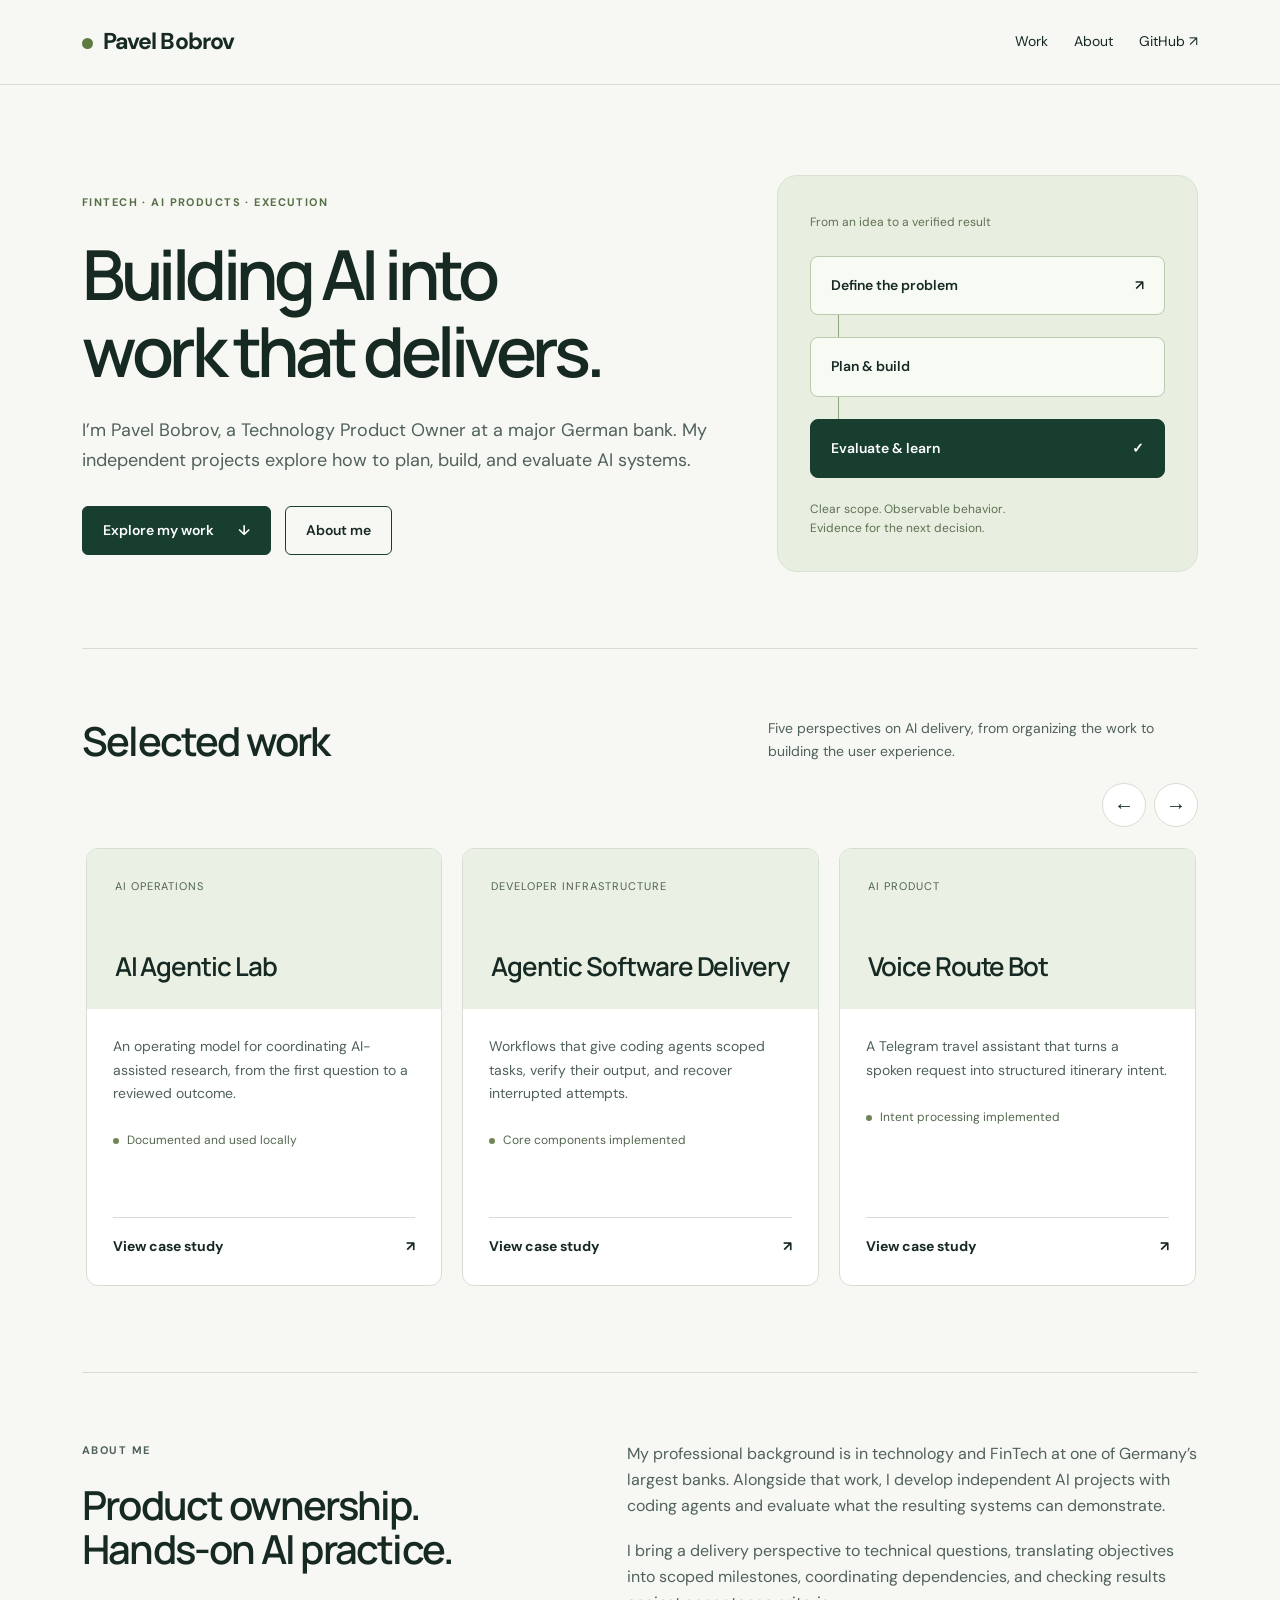
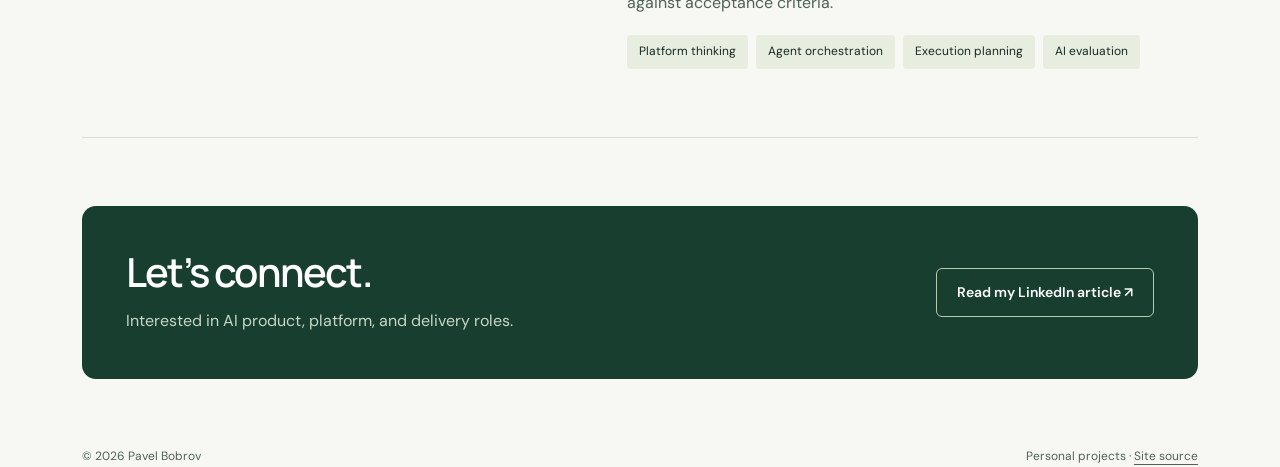
==== commit 7a40fd5a: "Loop Selected Work carousel in both directions" ====
--- a/index.html
+++ b/index.html
@@ -6,27 +6,74 @@
 (() => {
   const track = document.getElementById('project-cards');
   const controls = document.querySelector('.work-controls');
-  const previous = controls.querySelector('[data-scroll="-1"]');
-  const next = controls.querySelector('[data-scroll="1"]');
+  const cards = Array.from(track.children);
+  if (cards.length < 2) return;
+  let cycleWidth = 0;
+  let settleTimer;
+  let resizing = false;
+
+  function copyCards() {
+    return cards.map(card => {
+      const copy = card.cloneNode(true);
+      copy.removeAttribute('id');
+      copy.querySelectorAll('[id]').forEach(element => element.removeAttribute('id'));
+      copy.setAttribute('aria-hidden', 'true');
+      copy.querySelectorAll('a, button, [tabindex]').forEach(element => {
+        element.setAttribute('tabindex', '-1');
+      });
+      return copy;
+    });
+  }
+  const before = copyCards();
+  const after = copyCards();
+  track.prepend(...before);
+  track.append(...after);
   controls.hidden = false;
-  function update() {
-    previous.disabled = track.scrollLeft < 2;
-    next.disabled = track.scrollLeft + track.clientWidth >= track.scrollWidth - 2;
+
+  function jump(left) {
+    track.style.scrollSnapType = 'none';
+    track.scrollTo({left, behavior: 'instant'});
+    requestAnimationFrame(() => { track.style.scrollSnapType = ''; });
+  }
+  function normalize() {
+    if (!cycleWidth || resizing) return;
+    const left = track.scrollLeft;
+    if (left < cycleWidth || left >= cycleWidth * 2) {
+      jump(cycleWidth + ((left % cycleWidth) + cycleWidth) % cycleWidth);
+    }
+  }
+  function move(direction) {
+    clearTimeout(settleTimer);
+    normalize();
+    const distance = cards[1].offsetLeft - cards[0].offsetLeft;
+    track.scrollBy({
+      left: direction * distance,
+      behavior: matchMedia('(prefers-reduced-motion: reduce)').matches ? 'instant' : 'smooth'
+    });
   }
   controls.addEventListener('click', event => {
     const button = event.target.closest('button');
-    if (!button) return;
-    const card = track.querySelector('.card');
-    const distance = card.getBoundingClientRect().width + 20;
-    track.scrollBy({left: Number(button.dataset.scroll) * distance, behavior: matchMedia('(prefers-reduced-motion: reduce)').matches ? 'instant' : 'smooth'});
+    if (button) move(Number(button.dataset.scroll));
   });
   track.addEventListener('keydown', event => {
     if (event.target !== track || !['ArrowLeft', 'ArrowRight'].includes(event.key)) return;
     event.preventDefault();
-    controls.querySelector(event.key === 'ArrowLeft' ? '[data-scroll="-1"]' : '[data-scroll="1"]').click();
+    move(event.key === 'ArrowLeft' ? -1 : 1);
   });
-  track.addEventListener('scroll', update, {passive:true});
-  new ResizeObserver(update).observe(track);
-  update();
+  track.addEventListener('scroll', () => {
+    clearTimeout(settleTimer);
+    settleTimer = setTimeout(normalize, 160);
+  }, {passive:true});
+  track.addEventListener('scrollend', normalize);
+
+  new ResizeObserver(() => {
+    const oldWidth = cycleWidth;
+    const position = oldWidth ? ((track.scrollLeft % oldWidth) + oldWidth) % oldWidth / oldWidth : 0;
+    cycleWidth = after[0].offsetLeft - cards[0].offsetLeft;
+    if (!cycleWidth || cycleWidth === oldWidth) return;
+    resizing = true;
+    jump(cycleWidth * (1 + position));
+    requestAnimationFrame(() => { resizing = false; });
+  }).observe(track);
 })();
 </script></body></html>
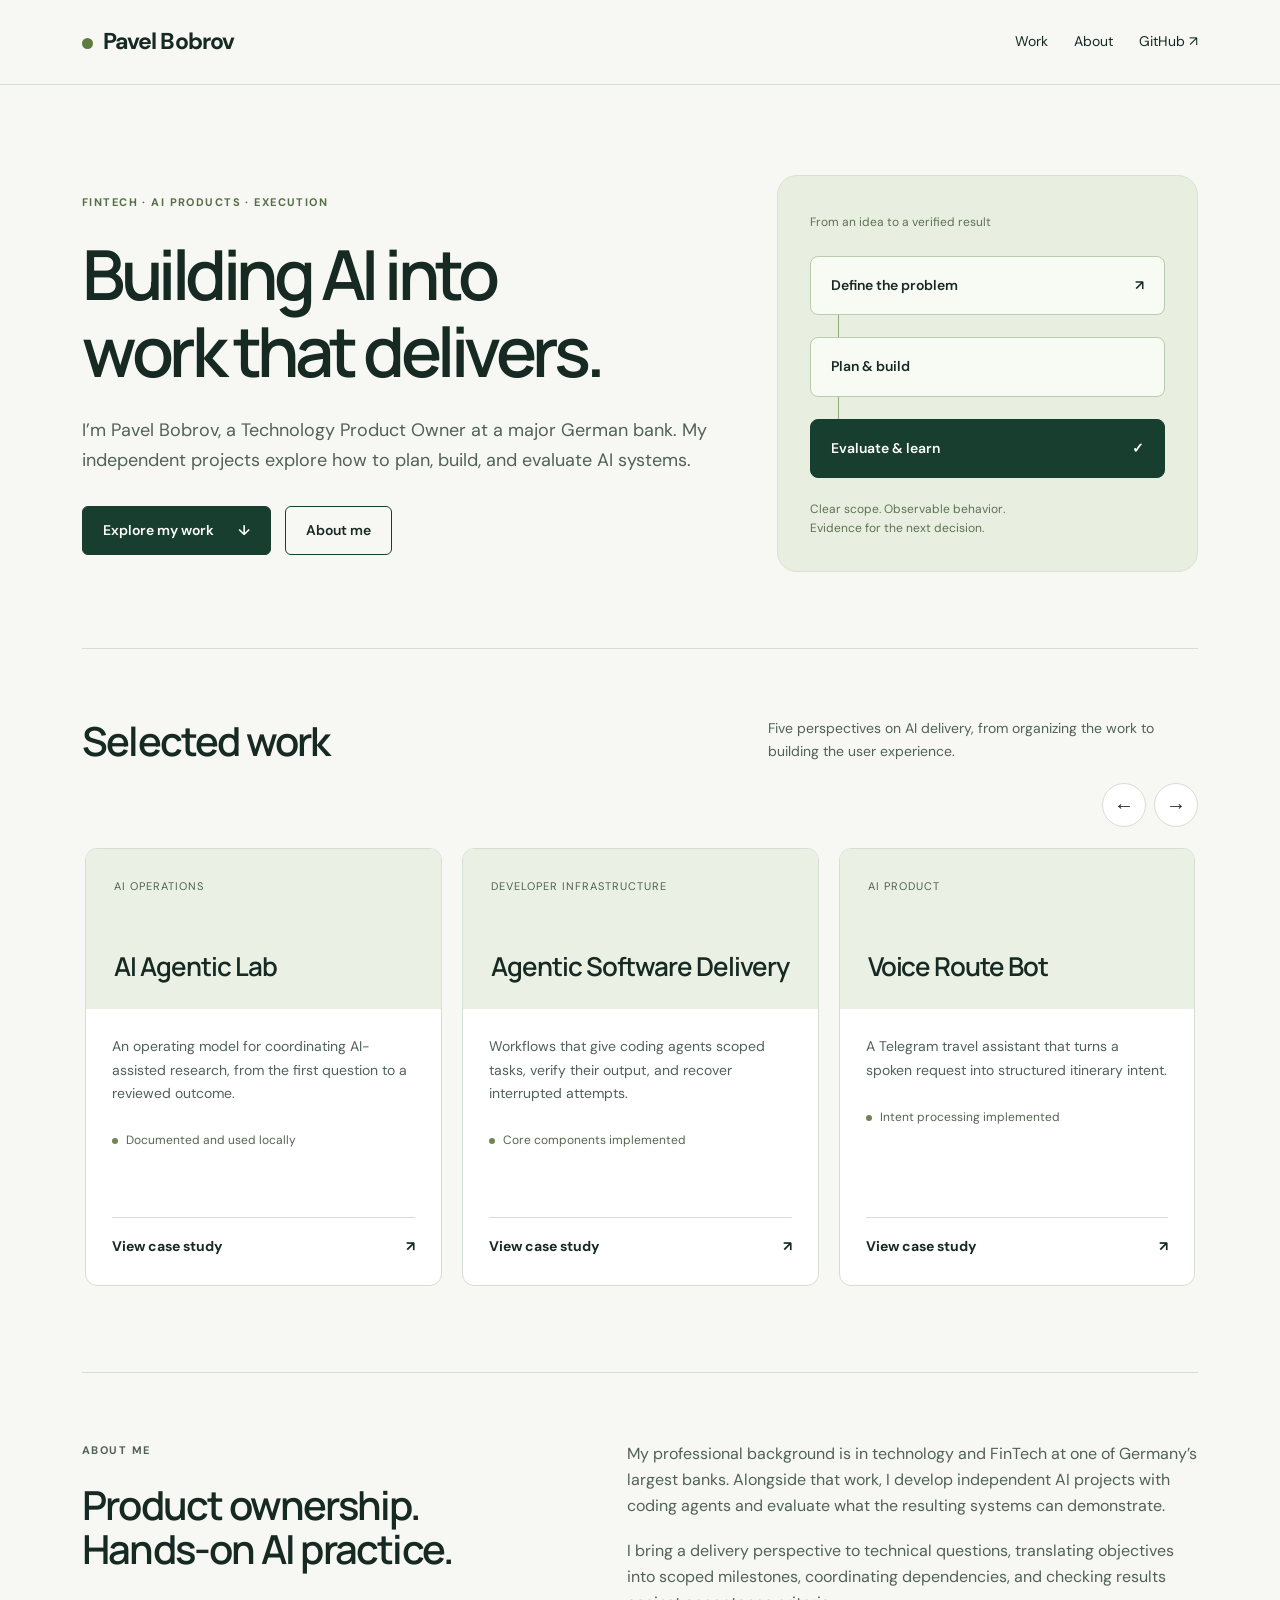
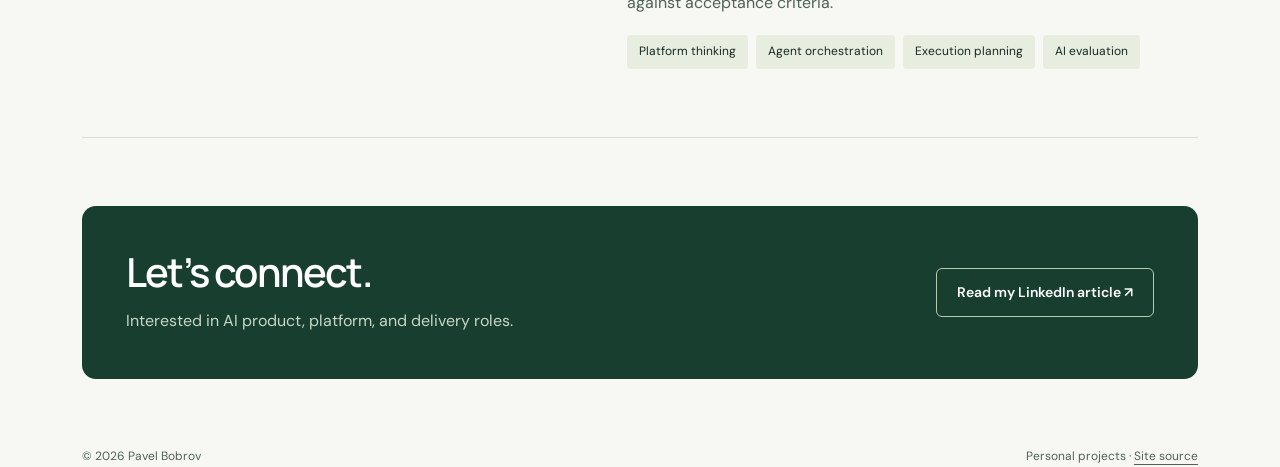
==== commit ecbcd53a: "Refresh portfolio styles to hide carousel scrollbar" ====
--- a/index.html
+++ b/index.html
@@ -1,4 +1,4 @@
-<!doctype html><html lang="en"><head><meta charset="utf-8"><meta name="viewport" content="width=device-width,initial-scale=1"><meta name="description" content="FinTech product ownership and hands-on AI delivery. Explore Pavel Bobrov’s projects in agent workflows, AI products, and evaluation."><meta name="theme-color" content="#183e30"><title>Pavel Bobrov | AI product ownership & delivery</title><link rel="stylesheet" href="styles.css"></head><body><a class="skip" href="#main">Skip to content</a><div class="top"><div class="wrap"><a class="brand" href="index.html"><span aria-hidden="true"></span>Pavel Bobrov</a><nav aria-label="Main navigation"><a href="index.html#work">Work</a><a href="index.html#about">About</a><a class="optional" href="https://github.com/Wesson1983">GitHub ↗</a></nav></div></div><main id="main" class="wrap"><section class="hero"><div><p class="eyebrow">FinTech · AI products · Execution</p><h1>Building AI into<br>work that delivers.</h1><p class="intro">I’m Pavel Bobrov, a Technology Product Owner at a major German bank. My independent projects explore how to plan, build, and evaluate AI systems.</p><div class="actions"><a class="button primary" href="#work">Explore my work <span aria-hidden="true">↓</span></a><a class="button" href="#about">About me</a></div></div><div class="visual" aria-label="My approach to AI delivery"><div class="visual-inner"><span class="caption">From an idea to a verified result</span><div class="stages"><div class="stage">Define the problem <span aria-hidden="true">↗</span></div><div class="connector"></div><div class="stage">Plan & build</div><div class="connector"></div><div class="stage">Evaluate & learn <span aria-hidden="true">✓</span></div></div><p class="visual-note">Clear scope. Observable behavior.<br>Evidence for the next decision.</p></div></div></section>
+<!doctype html><html lang="en"><head><meta charset="utf-8"><meta name="viewport" content="width=device-width,initial-scale=1"><meta name="description" content="FinTech product ownership and hands-on AI delivery. Explore Pavel Bobrov’s projects in agent workflows, AI products, and evaluation."><meta name="theme-color" content="#183e30"><title>Pavel Bobrov | AI product ownership & delivery</title><link rel="stylesheet" href="styles.css?v=20261125-no-scrollbar"></head><body><a class="skip" href="#main">Skip to content</a><div class="top"><div class="wrap"><a class="brand" href="index.html"><span aria-hidden="true"></span>Pavel Bobrov</a><nav aria-label="Main navigation"><a href="index.html#work">Work</a><a href="index.html#about">About</a><a class="optional" href="https://github.com/Wesson1983">GitHub ↗</a></nav></div></div><main id="main" class="wrap"><section class="hero"><div><p class="eyebrow">FinTech · AI products · Execution</p><h1>Building AI into<br>work that delivers.</h1><p class="intro">I’m Pavel Bobrov, a Technology Product Owner at a major German bank. My independent projects explore how to plan, build, and evaluate AI systems.</p><div class="actions"><a class="button primary" href="#work">Explore my work <span aria-hidden="true">↓</span></a><a class="button" href="#about">About me</a></div></div><div class="visual" aria-label="My approach to AI delivery"><div class="visual-inner"><span class="caption">From an idea to a verified result</span><div class="stages"><div class="stage">Define the problem <span aria-hidden="true">↗</span></div><div class="connector"></div><div class="stage">Plan & build</div><div class="connector"></div><div class="stage">Evaluate & learn <span aria-hidden="true">✓</span></div></div><p class="visual-note">Clear scope. Observable behavior.<br>Evidence for the next decision.</p></div></div></section>
 <section id="work" class="section"><div class="section-head"><h2 id="selected-work-title">Selected work</h2><p>Five perspectives on AI delivery, from organizing the work to building the user experience.</p></div><div class="work-controls" hidden><button type="button" data-scroll="-1" aria-label="Previous projects" aria-controls="project-cards">←</button><button type="button" data-scroll="1" aria-label="Next projects" aria-controls="project-cards">→</button></div><div class="cards" id="project-cards" role="region" aria-labelledby="selected-work-title" tabindex="0"><article class="card" id="lab"><div class="card-top"><small>AI operations</small><h3>AI Agentic Lab</h3></div><div class="card-body"><p>An operating model for coordinating AI-assisted research, from the first question to a reviewed outcome.</p><div class="status"><span class="dot" aria-hidden="true"></span>Documented and used locally</div><a class="card-link" href="case-study-artifacts.html#lab">View case study <span aria-hidden="true">↗</span></a></div></article><article class="card" id="delivery"><div class="card-top"><small>Developer infrastructure</small><h3>Agentic Software Delivery</h3></div><div class="card-body"><p>Workflows that give coding agents scoped tasks, verify their output, and recover interrupted attempts.</p><div class="status"><span class="dot" aria-hidden="true"></span>Core components implemented</div><a class="card-link" href="case-study-artifacts.html#delivery">View case study <span aria-hidden="true">↗</span></a></div></article><article class="card" id="voice"><div class="card-top"><small>AI product</small><h3>Voice Route Bot</h3></div><div class="card-body"><p>A Telegram travel assistant that turns a spoken request into structured itinerary intent.</p><div class="status"><span class="dot" aria-hidden="true"></span>Intent processing implemented</div><a class="card-link" href="case-study-artifacts.html#voice">View case study <span aria-hidden="true">↗</span></a></div></article><article class="card" id="room"><div class="card-top"><small>Digital twin · NVIDIA Omniverse</small><h3>Room Digital Twin</h3></div><div class="card-body"><p>An RGB-D pipeline connects observations to validated room-state updates. Isaac Sim / Omniverse provides controlled synthetic scenes for replay and evaluation.</p><div class="status"><span class="dot" aria-hidden="true"></span>Software acceptance recorded · simulation pilot completed</div><a class="card-link" href="case-study-artifacts.html#room">View case study <span aria-hidden="true">↗</span></a></div></article><article class="card" id="crafter"><div class="card-top"><small>Research &amp; engineering</small><h3>Crafter World Model</h3></div><div class="card-body"><p>Experiments connecting learned world models to action sequences. Development runs exposed a gap between immediate harvesting and tasks requiring a preceding action.</p><div class="status"><span class="dot" aria-hidden="true"></span>Exploratory research · bounded task competence</div></div></article></div></section>
 
 <section id="about" class="section about"><div><p class="eyebrow">About me</p><h2>Product ownership.<br>Hands-on AI practice.</h2></div><div><p>My professional background is in technology and FinTech at one of Germany’s largest banks. Alongside that work, I develop independent AI projects with coding agents and evaluate what the resulting systems can demonstrate.</p><p>I bring a delivery perspective to technical questions, translating objectives into scoped milestones, coordinating dependencies, and checking results against acceptance criteria.</p><div class="capabilities"><span>Platform thinking</span><span>Agent orchestration</span><span>Execution planning</span><span>AI evaluation</span></div></div></section>
--- a/styles.css
+++ b/styles.css
@@ -15,3 +15,7 @@
 .work-controls button:disabled{opacity:.35;cursor:default}
 @media(max-width:1000px){.cards .card{flex-basis:calc((100% - 20px)/2)}}
 @media(max-width:600px){.cards .card{flex-basis:88%}.work-controls{margin-top:0}}
+
+/* Keep carousel scrolling available without a visible scrollbar. */
+.cards{scrollbar-width:none;-ms-overflow-style:none}
+.cards::-webkit-scrollbar{display:none}
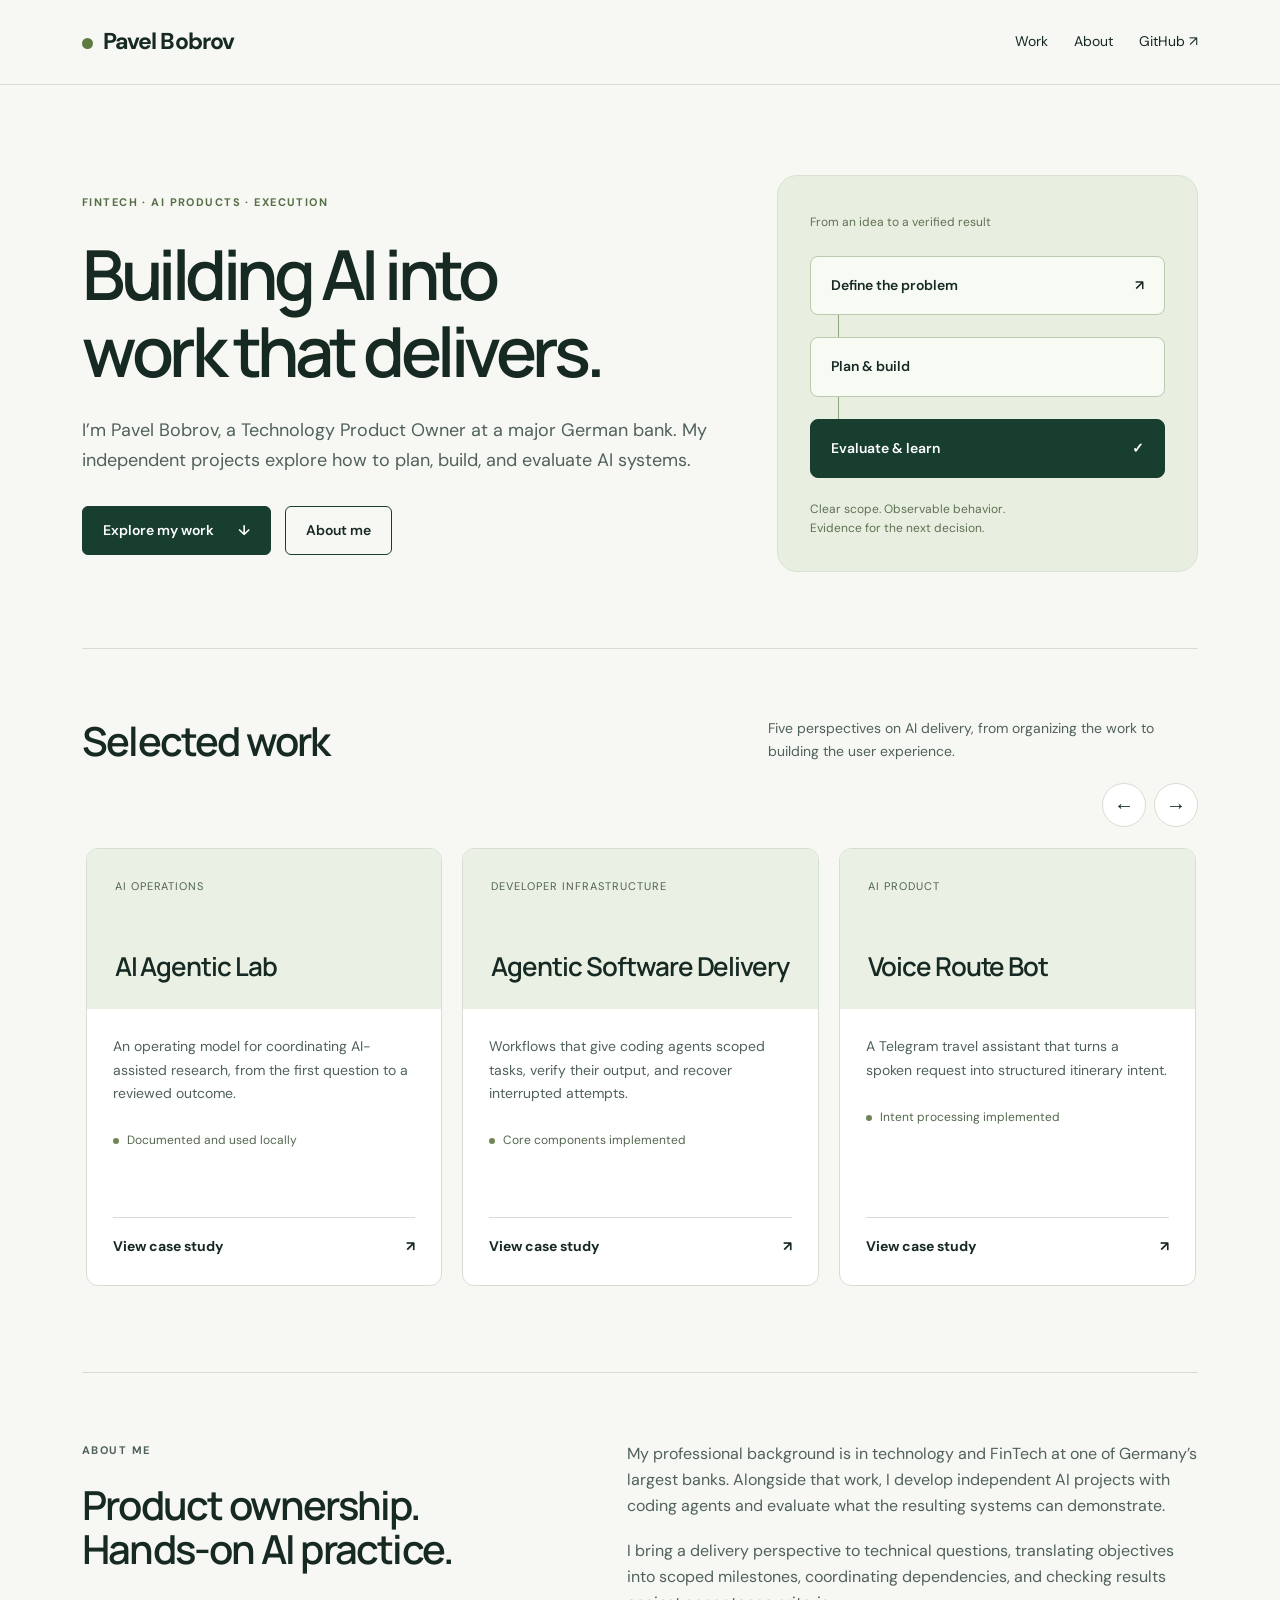
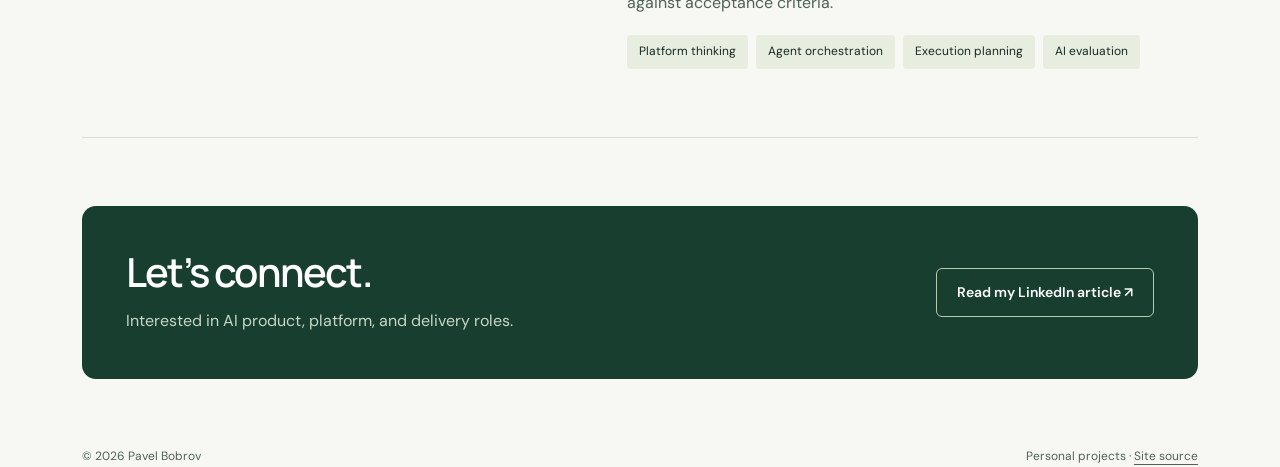
==== commit 258f22dd: "Add Crafter World Model case study and carousel link" ====
--- a/index.html
+++ b/index.html
@@ -1,5 +1,5 @@
 <!doctype html><html lang="en"><head><meta charset="utf-8"><meta name="viewport" content="width=device-width,initial-scale=1"><meta name="description" content="FinTech product ownership and hands-on AI delivery. Explore Pavel Bobrov’s projects in agent workflows, AI products, and evaluation."><meta name="theme-color" content="#183e30"><title>Pavel Bobrov | AI product ownership & delivery</title><link rel="stylesheet" href="styles.css?v=20261125-no-scrollbar"></head><body><a class="skip" href="#main">Skip to content</a><div class="top"><div class="wrap"><a class="brand" href="index.html"><span aria-hidden="true"></span>Pavel Bobrov</a><nav aria-label="Main navigation"><a href="index.html#work">Work</a><a href="index.html#about">About</a><a class="optional" href="https://github.com/Wesson1983">GitHub ↗</a></nav></div></div><main id="main" class="wrap"><section class="hero"><div><p class="eyebrow">FinTech · AI products · Execution</p><h1>Building AI into<br>work that delivers.</h1><p class="intro">I’m Pavel Bobrov, a Technology Product Owner at a major German bank. My independent projects explore how to plan, build, and evaluate AI systems.</p><div class="actions"><a class="button primary" href="#work">Explore my work <span aria-hidden="true">↓</span></a><a class="button" href="#about">About me</a></div></div><div class="visual" aria-label="My approach to AI delivery"><div class="visual-inner"><span class="caption">From an idea to a verified result</span><div class="stages"><div class="stage">Define the problem <span aria-hidden="true">↗</span></div><div class="connector"></div><div class="stage">Plan & build</div><div class="connector"></div><div class="stage">Evaluate & learn <span aria-hidden="true">✓</span></div></div><p class="visual-note">Clear scope. Observable behavior.<br>Evidence for the next decision.</p></div></div></section>
-<section id="work" class="section"><div class="section-head"><h2 id="selected-work-title">Selected work</h2><p>Five perspectives on AI delivery, from organizing the work to building the user experience.</p></div><div class="work-controls" hidden><button type="button" data-scroll="-1" aria-label="Previous projects" aria-controls="project-cards">←</button><button type="button" data-scroll="1" aria-label="Next projects" aria-controls="project-cards">→</button></div><div class="cards" id="project-cards" role="region" aria-labelledby="selected-work-title" tabindex="0"><article class="card" id="lab"><div class="card-top"><small>AI operations</small><h3>AI Agentic Lab</h3></div><div class="card-body"><p>An operating model for coordinating AI-assisted research, from the first question to a reviewed outcome.</p><div class="status"><span class="dot" aria-hidden="true"></span>Documented and used locally</div><a class="card-link" href="case-study-artifacts.html#lab">View case study <span aria-hidden="true">↗</span></a></div></article><article class="card" id="delivery"><div class="card-top"><small>Developer infrastructure</small><h3>Agentic Software Delivery</h3></div><div class="card-body"><p>Workflows that give coding agents scoped tasks, verify their output, and recover interrupted attempts.</p><div class="status"><span class="dot" aria-hidden="true"></span>Core components implemented</div><a class="card-link" href="case-study-artifacts.html#delivery">View case study <span aria-hidden="true">↗</span></a></div></article><article class="card" id="voice"><div class="card-top"><small>AI product</small><h3>Voice Route Bot</h3></div><div class="card-body"><p>A Telegram travel assistant that turns a spoken request into structured itinerary intent.</p><div class="status"><span class="dot" aria-hidden="true"></span>Intent processing implemented</div><a class="card-link" href="case-study-artifacts.html#voice">View case study <span aria-hidden="true">↗</span></a></div></article><article class="card" id="room"><div class="card-top"><small>Digital twin · NVIDIA Omniverse</small><h3>Room Digital Twin</h3></div><div class="card-body"><p>An RGB-D pipeline connects observations to validated room-state updates. Isaac Sim / Omniverse provides controlled synthetic scenes for replay and evaluation.</p><div class="status"><span class="dot" aria-hidden="true"></span>Software acceptance recorded · simulation pilot completed</div><a class="card-link" href="case-study-artifacts.html#room">View case study <span aria-hidden="true">↗</span></a></div></article><article class="card" id="crafter"><div class="card-top"><small>Research &amp; engineering</small><h3>Crafter World Model</h3></div><div class="card-body"><p>Experiments connecting learned world models to action sequences. Development runs exposed a gap between immediate harvesting and tasks requiring a preceding action.</p><div class="status"><span class="dot" aria-hidden="true"></span>Exploratory research · bounded task competence</div></div></article></div></section>
+<section id="work" class="section"><div class="section-head"><h2 id="selected-work-title">Selected work</h2><p>Five perspectives on AI delivery, from organizing the work to building the user experience.</p></div><div class="work-controls" hidden><button type="button" data-scroll="-1" aria-label="Previous projects" aria-controls="project-cards">←</button><button type="button" data-scroll="1" aria-label="Next projects" aria-controls="project-cards">→</button></div><div class="cards" id="project-cards" role="region" aria-labelledby="selected-work-title" tabindex="0"><article class="card" id="lab"><div class="card-top"><small>AI operations</small><h3>AI Agentic Lab</h3></div><div class="card-body"><p>An operating model for coordinating AI-assisted research, from the first question to a reviewed outcome.</p><div class="status"><span class="dot" aria-hidden="true"></span>Documented and used locally</div><a class="card-link" href="case-study-artifacts.html#lab">View case study <span aria-hidden="true">↗</span></a></div></article><article class="card" id="delivery"><div class="card-top"><small>Developer infrastructure</small><h3>Agentic Software Delivery</h3></div><div class="card-body"><p>Workflows that give coding agents scoped tasks, verify their output, and recover interrupted attempts.</p><div class="status"><span class="dot" aria-hidden="true"></span>Core components implemented</div><a class="card-link" href="case-study-artifacts.html#delivery">View case study <span aria-hidden="true">↗</span></a></div></article><article class="card" id="voice"><div class="card-top"><small>AI product</small><h3>Voice Route Bot</h3></div><div class="card-body"><p>A Telegram travel assistant that turns a spoken request into structured itinerary intent.</p><div class="status"><span class="dot" aria-hidden="true"></span>Intent processing implemented</div><a class="card-link" href="case-study-artifacts.html#voice">View case study <span aria-hidden="true">↗</span></a></div></article><article class="card" id="room"><div class="card-top"><small>Digital twin · NVIDIA Omniverse</small><h3>Room Digital Twin</h3></div><div class="card-body"><p>An RGB-D pipeline connects observations to validated room-state updates. Isaac Sim / Omniverse provides controlled synthetic scenes for replay and evaluation.</p><div class="status"><span class="dot" aria-hidden="true"></span>Software acceptance recorded · simulation pilot completed</div><a class="card-link" href="case-study-artifacts.html#room">View case study <span aria-hidden="true">↗</span></a></div></article><article class="card" id="crafter"><div class="card-top"><small>Research &amp; engineering</small><h3>Crafter World Model</h3></div><div class="card-body"><p>Experiments connecting learned world models to action sequences. Development runs exposed a gap between immediate harvesting and tasks requiring a preceding action.</p><div class="status"><span class="dot" aria-hidden="true"></span>Exploratory research · bounded task competence</div><a class="card-link" href="case-study-artifacts.html#crafter">View case study <span aria-hidden="true">↗</span></a></div></article></div></section>
 
 <section id="about" class="section about"><div><p class="eyebrow">About me</p><h2>Product ownership.<br>Hands-on AI practice.</h2></div><div><p>My professional background is in technology and FinTech at one of Germany’s largest banks. Alongside that work, I develop independent AI projects with coding agents and evaluate what the resulting systems can demonstrate.</p><p>I bring a delivery perspective to technical questions, translating objectives into scoped milestones, coordinating dependencies, and checking results against acceptance criteria.</p><div class="capabilities"><span>Platform thinking</span><span>Agent orchestration</span><span>Execution planning</span><span>AI evaluation</span></div></div></section>
 <section class="section"><div class="contact"><div><h2>Let’s connect.</h2><p>Interested in AI product, platform, and delivery roles.</p></div><a class="button" href="https://www.linkedin.com/pulse/i-started-building-world-model-had-organize-lab-pavel-bobrov-iwotf/">Read my LinkedIn article ↗</a></div></section></main><footer class="wrap"><div class="footer-row"><span>© 2026 Pavel Bobrov</span><span>Personal projects · <a href="https://github.com/Wesson1983/portfolio">Site source</a></span></div></footer><script>
